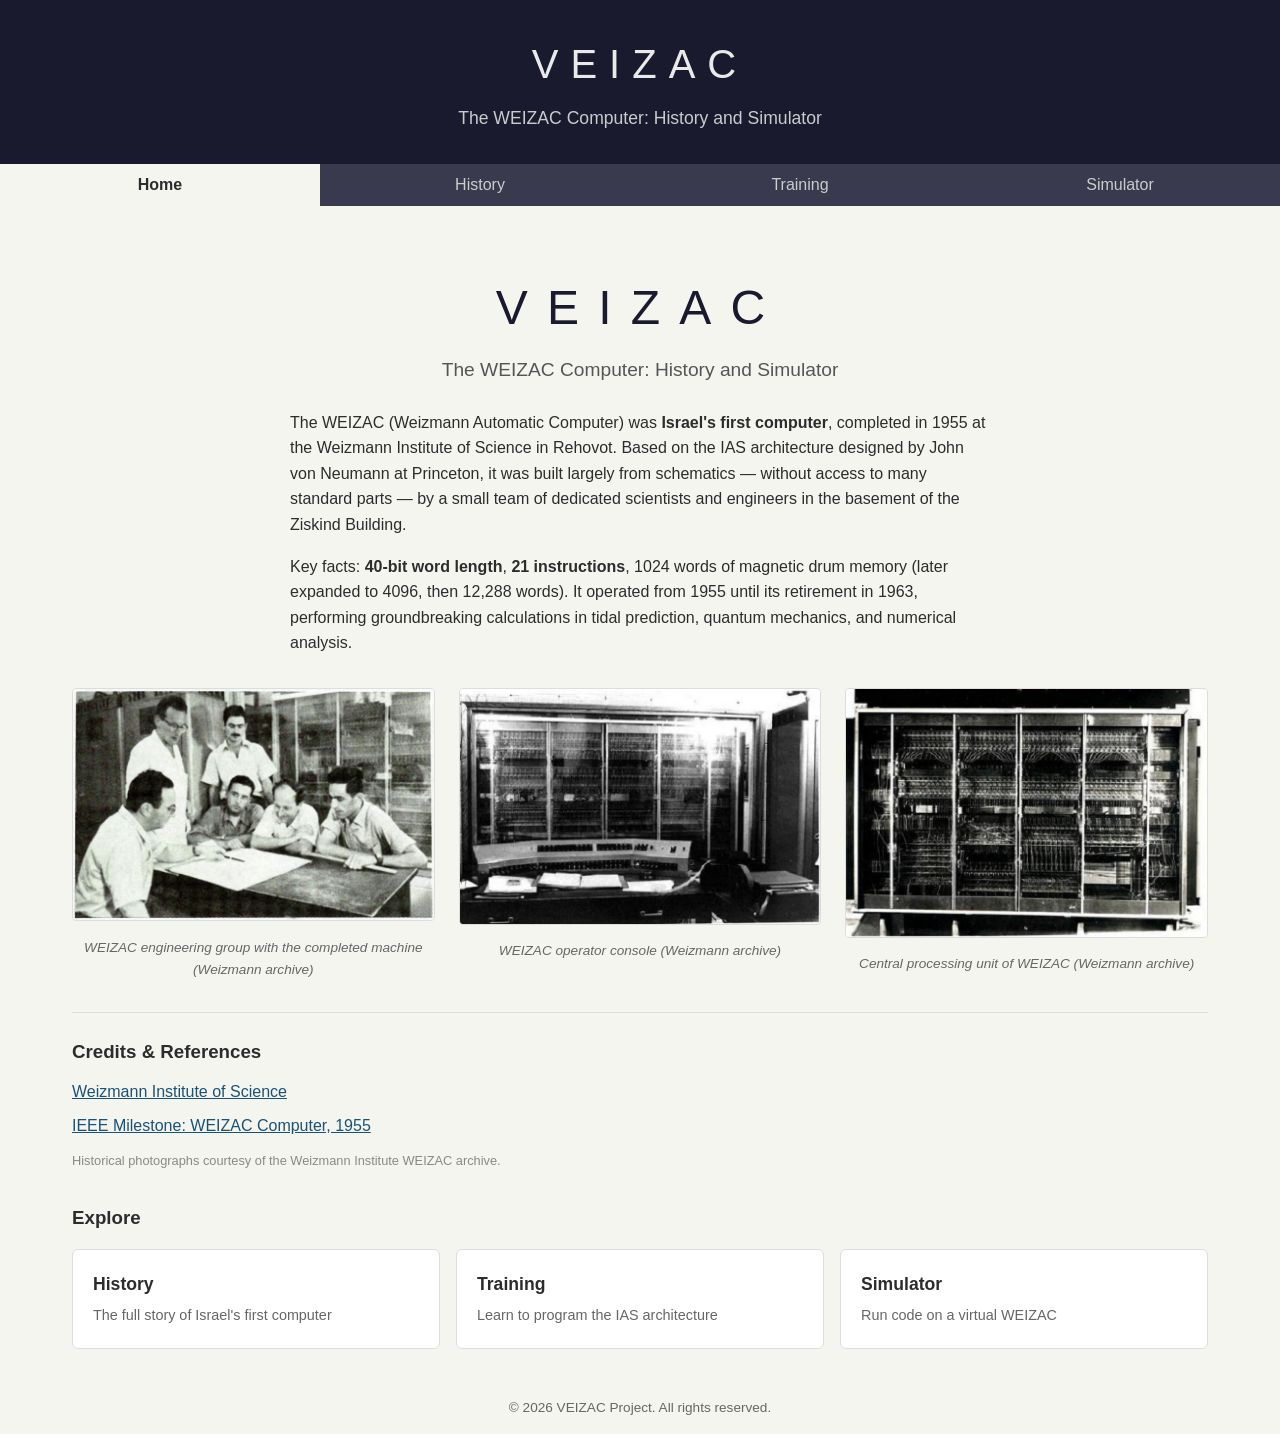
==== index.html @ b3e2cbe0 "Remove double-click skip note from tape area" ====
<!DOCTYPE html>
<html lang="en">
<head>
    <meta charset="UTF-8">
    <meta name="viewport" content="width=device-width, initial-scale=1.0">
    <title>VEIZAC</title>
    <meta name="description" content="VEIZAC - The WEIZAC Computer: History and Simulator. Israel's first computer, built in 1955.">
    <meta property="og:title" content="VEIZAC">
    <meta property="og:description" content="VEIZAC - The WEIZAC Computer: History and Simulator. Israel's first computer, built in 1955.">
    <meta property="og:type" content="website">
    <link rel="stylesheet" href="css/style.css">
    <link rel="icon" href="images/favicon.ico">
</head>
<body>
    <header>
        <h1>VEIZAC</h1>
        <p>The WEIZAC Computer: History and Simulator</p>
    </header>

    <nav class="tab-bar">
        <button data-tab="home" class="active">Home</button>
        <button data-tab="history">History</button>
        <button data-tab="training">Training</button>
        <button data-tab="simulator">Simulator</button>
    </nav>

    <main>
        <section class="tab-panel active" id="tab-home">
            <div class="hero">
                <h2 class="hero-title">VEIZAC</h2>
                <p class="hero-subtitle">The WEIZAC Computer: History and Simulator</p>
            </div>

            <div class="home-intro">
                <p>
                    The WEIZAC (Weizmann Automatic Computer) was <strong>Israel's first computer</strong>,
                    completed in 1955 at the Weizmann Institute of Science in Rehovot. Based on the
                    IAS architecture designed by John von Neumann at Princeton, it was built largely
                    from schematics — without access to many standard parts — by a small team of
                    dedicated scientists and engineers in the basement of the Ziskind Building.
                </p>
                <p>
                    Key facts: <strong>40-bit word length</strong>, <strong>21 instructions</strong>,
                    1024 words of magnetic drum memory (later expanded to 4096, then 12,288 words).
                    It operated from 1955 until its retirement in 1963, performing groundbreaking
                    calculations in tidal prediction, quantum mechanics, and numerical analysis.
                </p>
            </div>

            <div class="home-gallery">
                <figure>
                    <img src="images/weizac-engineering-group.jpg" alt="Members of the WEIZAC engineering group with the completed machine in the background" width="400" height="300" loading="lazy">
                    <figcaption>WEIZAC engineering group with the completed machine (Weizmann archive)</figcaption>
                </figure>
                <figure>
                    <img src="images/weizac-console.jpg" alt="The WEIZAC operator console" width="400" height="300" loading="lazy">
                    <figcaption>WEIZAC operator console (Weizmann archive)</figcaption>
                </figure>
                <figure>
                    <img src="images/weizac-cpu.jpg" alt="Central processing unit of the WEIZAC computer" width="400" height="300" loading="lazy">
                    <figcaption>Central processing unit of WEIZAC (Weizmann archive)</figcaption>
                </figure>
            </div>

            <div class="home-credits">
                <h3>Credits &amp; References</h3>
                <ul>
                    <li><a href="https://www.weizmann.ac.il" target="_blank" rel="noopener">Weizmann Institute of Science</a></li>
                    <li><a href="https://ethw.org/Milestones:WEIZAC_Computer,_1955" target="_blank" rel="noopener">IEEE Milestone: WEIZAC Computer, 1955</a></li>
                </ul>
                <p class="attribution">
                    Historical photographs courtesy of the Weizmann Institute WEIZAC archive.
                </p>
            </div>

            <div class="home-nav-hints">
                <h3>Explore</h3>
                <div class="nav-cards">
                    <a href="#history" class="nav-card">
                        <strong>History</strong>
                        <span>The full story of Israel's first computer</span>
                    </a>
                    <a href="#training" class="nav-card">
                        <strong>Training</strong>
                        <span>Learn to program the IAS architecture</span>
                    </a>
                    <a href="#simulator" class="nav-card">
                        <strong>Simulator</strong>
                        <span>Run code on a virtual WEIZAC</span>
                    </a>
                </div>
            </div>
        </section>
        <section class="tab-panel" id="tab-history">

            <!-- Language Toggle -->
            <div class="lang-toggle">
                <button class="lang-btn active" data-lang="en">English</button>
                <button class="lang-btn" data-lang="he">עברית</button>
            </div>

            <!-- ==================== ENGLISH ==================== -->
            <div class="history-content lang-en active">

                <h2 class="history-title">The Story of WEIZAC</h2>
                <p class="history-lead">Building a computer while building a country</p>
                <p class="history-photo-credit">Historical photos in this section are from the Weizmann Institute WEIZAC archive.</p>

                <!-- Chapter 1: Birth -->
                <article class="history-chapter">
                    <h3>The Birth of a Computer in a Nation Being Born</h3>
                    <p>
                        In 1948, the State of Israel had just come into existence through the
                        <a href="https://en.wikipedia.org/wiki/1948_Arab%E2%80%93Israeli_War" target="_blank" rel="noopener">War of Independence</a>.
                        The country lacked housing, roads, and basic infrastructure. Hundreds of thousands of
                        immigrants were flooding in. Food production was barely functional. And yet, at the
                        <a href="https://en.wikipedia.org/wiki/Weizmann_Institute_of_Science" target="_blank" rel="noopener">Weizmann Institute of Science</a>
                        in Rehovot, a small group of visionaries decided this was exactly the right time to build
                        one of the world's most advanced computing machines.
                    </p>
                    <p>
                        The result was <strong>WEIZAC</strong> (Weizmann Automatic Computer), Israel's first
                        computer and one of the first large-scale stored-program electronic computers in the
                        world.<sup><a href="#ref-1">1</a></sup><sup><a href="#ref-2">2</a></sup>
                    </p>
                </article>

                <!-- Chapter 2: Princeton -->
                <article class="history-chapter">
                    <h3>Princeton, 1945: Where It All Started</h3>

                    <figure class="history-figure history-figure--wide">
                        <img src="images/weizac-ias-team.jpg" alt="WEIZAC project leaders and engineers at the Institute for Advanced Study, including John von Neumann and Gerald Estrin" loading="lazy">
                        <figcaption>WEIZAC project leaders and engineers at the Institute for Advanced Study (photo1, Weizmann archive)</figcaption>
                    </figure>

                    <p>
                        The story begins at <a href="https://en.wikipedia.org/wiki/Princeton_University" target="_blank" rel="noopener">Princeton University</a>
                        in the mid-1940s. The Institute for Advanced Study housed some of the greatest minds of
                        the twentieth century, including Albert Einstein and John von Neumann.
                    </p>
                    <p>
                        Von Neumann was leading the construction of a revolutionary new machine: the
                        <a href="https://en.wikipedia.org/wiki/IAS_machine" target="_blank" rel="noopener">IAS computer</a>,
                        one of the first stored-program electronic computers ever built. Working alongside him was
                        <strong>Chaim L. Pekeris</strong>, a Lithuanian-born Jewish physicist specializing in
                        computational methods for solving physical problems. Pekeris was one of the earliest
                        serious users of computers for scientific calculation.<sup><a href="#ref-3">3</a></sup>
                    </p>
                    <p>
                        In 1945, the Weizmann Institute asked Pekeris to come to Israel and establish a Department
                        of Applied Mathematics. Pekeris had one condition: <em>the Institute must build a computer
                        similar to the IAS machine</em>. His driving motivation was to solve
                        <a href="https://en.wikipedia.org/wiki/Theory_of_tides" target="_blank" rel="noopener">Laplace's tidal equations</a>
                        for the Earth's oceans — a computational problem far too complex for hand
                        calculation.<sup><a href="#ref-1">1</a></sup>
                    </p>
                </article>

                <!-- Chapter 3: Committee -->
                <article class="history-chapter">
                    <h3>The Advisory Committee: Einstein Says No, Von Neumann Says Yes</h3>
                    <p>
                        In July 1947, an advisory committee met to discuss Pekeris' plan. Its members included
                        both Einstein and von Neumann.
                    </p>
                    <p>
                        Einstein was skeptical. Computers were experimental and expensive, he argued. The idea
                        seemed impractical for a country still struggling to feed its
                        people.<sup><a href="#ref-3">3</a></sup>
                    </p>
                    <p>
                        Von Neumann, on the other hand, was enthusiastic. When someone asked, "What will that
                        tiny country do with an electric computer?", von Neumann replied:
                    </p>
                    <blockquote class="history-quote">
                        "Don't worry about that problem. If nobody else uses the computer, Pekeris will use it
                        full time!"
                        <cite>— John von Neumann, 1947<sup><a href="#ref-4">4</a></sup></cite>
                    </blockquote>
                    <p>
                        Einstein was eventually persuaded to give his seal of approval.
                        <a href="https://en.wikipedia.org/wiki/Chaim_Weizmann" target="_blank" rel="noopener">Chaim Weizmann</a>,
                        Israel's first president and head of the Weizmann Institute, assigned <strong>US$50,000</strong>
                        to the project — 20% of the Institute's entire budget.<sup><a href="#ref-5">5</a></sup>
                    </p>
                </article>

                <!-- Chapter 4: Estrin -->
                <article class="history-chapter">
                    <h3>Gerald Estrin: Schematics But No Parts</h3>

                    <figure class="history-figure history-figure--right">
                        <img src="images/weizac-construction.jpg" alt="Constructing and checking WEIZAC during its build phase at the Weizmann Institute" loading="lazy">
                        <figcaption>Constructing and checking WEIZAC (photoa, Weizmann archive)</figcaption>
                    </figure>

                    <p>
                        In 1952, <a href="https://en.wikipedia.org/wiki/Gerald_Estrin" target="_blank" rel="noopener">Gerald Estrin</a>,
                        a research engineer who had worked on the von Neumann IAS project at Princeton, was chosen
                        to lead the WEIZAC construction. He came to Israel together with his wife
                        <a href="https://en.wikipedia.org/wiki/Thelma_Estrin" target="_blank" rel="noopener">Thelma Estrin</a>,
                        also an electrical engineer. They arrived on a ship carrying immigrants from North
                        Africa.<sup><a href="#ref-3">3</a></sup>
                    </p>
                    <p>They brought <strong>schematics</strong> of the IAS machine, but <strong>no physical parts</strong>.</p>
                    <blockquote class="history-quote">
                        "As I look back now, if we had systematically laid out a detailed plan of execution we
                        would probably have aborted the project."
                        <cite>— Gerald Estrin<sup><a href="#ref-1">1</a></sup></cite>
                    </blockquote>
                    <p>
                        Upon arrival, Estrin's impression was that aside from Pekeris, other Israeli scientists
                        thought it ridiculous to build a computer in Israel. He was placed in three rooms in
                        the basement of the Ziskind Building.<sup><a href="#ref-3">3</a></sup>
                    </p>
                </article>

                <!-- Chapter 5: Building -->
                <article class="history-chapter">
                    <h3>Building It: Improvisation and Determination</h3>
                    <p>
                        With no supply chain and no electronics industry to speak of, the team improvised.
                    </p>
                    <p>
                        <strong>Micha Kedem</strong>, an Israeli electrical engineer, joined Pekeris in roaming the
                        streets of Tel Aviv searching for parts to construct a tube tester. When precision machinery
                        was needed, they turned to a shop that produced fans and bicycle parts, owned by recent
                        immigrants from Bulgaria.<sup><a href="#ref-3">3</a></sup>
                    </p>
                    <p>
                        To recruit skilled staff, a newspaper advertisement was posted. <strong>Zvi Riesel</strong>,
                        who had been in charge of the IDF radar workshop, saw the ad and applied. Most applicants
                        had no records of prior education, because those documents were lost in the Holocaust or
                        during immigration. But in Israel's small technical community, everyone knew everyone
                        else.<sup><a href="#ref-3">3</a></sup><sup><a href="#ref-6">6</a></sup>
                    </p>
                    <p>
                        <strong>Phillip Rabinowitz</strong>, who had worked on the Whirlwind Computer project at MIT,
                        began teaching programming courses at Weizmann. His students became Israel's first generation
                        of computer experts.<sup><a href="#ref-3">3</a></sup>
                    </p>
                    <p>
                        <strong>Hans Jarosch</strong>, a new immigrant with a Ph.D. in Aeronautical Engineering from
                        Queen Mary College, London, who had just finished three years in the Israeli Air Force, was
                        assigned to write application programs.<sup><a href="#ref-3">3</a></sup>
                    </p>
                </article>

                <!-- Chapter 6: First Calculation -->
                <article class="history-chapter">
                    <h3>First Calculation: October 1955</h3>

                    <figure class="history-figure history-figure--wide">
                        <img src="images/weizac-cpu.jpg" alt="Central processing unit of WEIZAC" loading="lazy">
                        <figcaption>Central processing unit of WEIZAC (w2, Weizmann archive)</figcaption>
                    </figure>

                    <p>
                        As the computer neared completion, the Estrins returned to the United States. Shortly after,
                        in <strong>October 1955</strong>, WEIZAC performed its first calculation.<sup><a href="#ref-7">7</a></sup>
                        By early 1958, WEIZAC was in full operation.<sup><a href="#ref-3">3</a></sup>
                    </p>
                </article>

                <!-- Technical Specs -->
                <article class="history-chapter">
                    <h3>Technical Specifications</h3>
                    <p>WEIZAC was based on the <a href="https://en.wikipedia.org/wiki/IAS_machine" target="_blank" rel="noopener">IAS architecture</a>:</p>
                    <div class="specs-table-wrap">
                        <table class="specs-table">
                            <thead>
                                <tr><th>Feature</th><th>Specification</th></tr>
                            </thead>
                            <tbody>
                                <tr><td>Word size</td><td>40 bits</td></tr>
                                <tr><td>Instruction format</td><td>20 bits (8-bit opcode + 12-bit address)</td></tr>
                                <tr><td>Instructions per word</td><td>2</td></tr>
                                <tr><td>Operation mode</td><td>Asynchronous (no central clock)</td></tr>
                                <tr><td>Registers</td><td>Accumulator (AC), Multiplier/Quotient (MQ)</td></tr>
                                <tr><td>Primary input</td><td>Punched paper tape</td></tr>
                                <tr><td>Later I/O</td><td>Magnetic tape (added 1958)</td></tr>
                                <tr class="specs-highlight"><td>Initial memory</td><td>1,024 words — electrostatic storage</td></tr>
                                <tr class="specs-highlight"><td>Upgraded memory</td><td>4,096 words — magnetic-core</td></tr>
                                <tr class="specs-highlight"><td>Final memory (1961)</td><td>12,288 words (3 × 4,096 modules)</td></tr>
                            </tbody>
                        </table>
                    </div>
                </article>

                <!-- Scientific Breakthroughs -->
                <article class="history-chapter">
                    <h3>Scientific Breakthroughs</h3>

                    <figure class="history-figure history-figure--wide">
                        <img src="images/pekeris-ocean-tides.jpg" alt="Chaim Pekeris and colleagues discussing an ocean tides model" loading="lazy">
                        <figcaption>Chaim Pekeris and colleagues discussing an ocean tides model (photo11, Weizmann archive)</figcaption>
                    </figure>

                    <p>WEIZAC proved its worth immediately:</p>
                    <ul class="history-list">
                        <li>
                            <strong>Ocean tides:</strong> Solving Laplace's tidal equations, WEIZAC discovered an
                            <a href="https://en.wikipedia.org/wiki/Amphidromic_point" target="_blank" rel="noopener">amphidromic point</a>
                            in the South Atlantic where the tide does not change.<sup><a href="#ref-1">1</a></sup>
                        </li>
                        <li>
                            <strong>Quantum mechanics:</strong> Yigal Accad programmed Pekeris' mathematical development
                            of the two-electron atom quantum system into machine code. WEIZAC numerically calculated the
                            eigenvalues. These results were later experimentally confirmed by Brookhaven National
                            Laboratory, verifying Schrödinger's equations.<sup><a href="#ref-8">8</a></sup>
                        </li>
                        <li>
                            <strong>Other fields:</strong> Earthquake analysis, atomic spectroscopy, X-ray
                            crystallography, random walk methods, and numerical analysis.<sup><a href="#ref-1">1</a></sup>
                        </li>
                    </ul>
                </article>

                <!-- Only Computer -->
                <article class="history-chapter">
                    <h3>Israel's Only Computer</h3>
                    <p>
                        Until 1961, WEIZAC was the <strong>only computer in the entire State of Israel</strong>.
                        It was kept constantly busy. Users from other institutions became frustrated with not being
                        able to get computing time, and demanded more
                        computers.<sup><a href="#ref-1">1</a></sup><sup><a href="#ref-6">6</a></sup>
                    </p>
                </article>

                <!-- End of Era -->
                <article class="history-chapter">
                    <h3>End of an Era</h3>
                    <p>
                        WEIZAC operated until <strong>December 29, 1963</strong>. It was replaced by a commercially
                        built <a href="https://en.wikipedia.org/wiki/CDC_1604" target="_blank" rel="noopener">CDC 1604A</a>.
                        At the same time, the institute's staff began constructing a locally designed successor called
                        <strong>GOLEM</strong>, based on the
                        <a href="https://en.wikipedia.org/wiki/ILLIAC_II" target="_blank" rel="noopener">ILLIAC II</a>
                        architecture.<sup><a href="#ref-1">1</a></sup>
                    </p>
                </article>

                <!-- Legacy -->
                <article class="history-chapter">
                    <h3>Legacy</h3>
                    <blockquote class="history-quote">
                        "Remarkable changes in Israel were evident. New roads, new buildings, new people, new problems.
                        Before the start of the WEIZAC project there were no digital electronic computers in Israel.
                        No electronic digital engineers. No programmers and no support personnel. The WEIZAC people
                        succeeded in creating the technological know-how necessary for Israel to play a strong role
                        in the information revolution."
                        <cite>— Gerald Estrin, 1963<sup><a href="#ref-3">3</a></sup></cite>
                    </blockquote>
                    <p>
                        WEIZAC's success led to the recognition of the demand for computers and digital technology
                        in Israel, and ultimately provided the foundation for Israel's computer and technology
                        industries.<sup><a href="#ref-6">6</a></sup>
                    </p>

                    <figure class="history-figure history-figure--wide">
                        <img src="images/kedem-ben-gurion.jpg" alt="Micha Kedem, Amos De-Shalit, and David Ben-Gurion" loading="lazy">
                        <figcaption>Micha Kedem, Amos De-Shalit, and David Ben-Gurion (photo12, Weizmann archive)</figcaption>
                    </figure>
                </article>

                <!-- ===== TIMELINE ===== -->
                <article class="history-chapter">
                    <h3>Timeline</h3>
                    <div class="timeline">
                        <div class="timeline-item">
                            <div class="timeline-date">1945</div>
                            <div class="timeline-content">
                                <strong>Pekeris at Princeton</strong>
                                <p>Chaim Pekeris works alongside von Neumann on the IAS machine. Seeds of WEIZAC are planted.</p>
                            </div>
                        </div>
                        <div class="timeline-item">
                            <div class="timeline-date">1947</div>
                            <div class="timeline-content">
                                <strong>Advisory Committee</strong>
                                <p>Einstein and von Neumann debate the plan. $50,000 allocated — 20% of the Institute's budget.</p>
                            </div>
                        </div>
                        <div class="timeline-item">
                            <div class="timeline-date">1952</div>
                            <div class="timeline-content">
                                <strong>Estrins Arrive</strong>
                                <p>Gerald and Thelma Estrin arrive in Israel with IAS schematics but no parts. Construction begins in the Ziskind basement.</p>
                            </div>
                        </div>
                        <div class="timeline-item timeline-item--highlight">
                            <div class="timeline-date">1955</div>
                            <div class="timeline-content">
                                <strong>First Calculation</strong>
                                <p>WEIZAC performs its first computation in October. Israel's first computer is alive.</p>
                            </div>
                        </div>
                        <div class="timeline-item">
                            <div class="timeline-date">1956</div>
                            <div class="timeline-content">
                                <strong>Tidal Equations Solved</strong>
                                <p>WEIZAC discovers an amphidromic point in the South Atlantic — Pekeris' dream realized.</p>
                            </div>
                        </div>
                        <div class="timeline-item">
                            <div class="timeline-date">1958</div>
                            <div class="timeline-content">
                                <strong>Full Operation</strong>
                                <p>WEIZAC reaches full operational capacity. Memory upgraded to 4,096 words. Magnetic tape I/O added.</p>
                            </div>
                        </div>
                        <div class="timeline-item">
                            <div class="timeline-date">1963</div>
                            <div class="timeline-content">
                                <strong>Retirement</strong>
                                <p>WEIZAC operates its last day on December 29. Replaced by CDC 1604A. GOLEM successor begins construction.</p>
                            </div>
                        </div>
                        <div class="timeline-item">
                            <div class="timeline-date">2006</div>
                            <div class="timeline-content">
                                <strong>IEEE Milestone</strong>
                                <p>IEEE recognizes WEIZAC as a Milestone in Electrical Engineering and Computing. The builders receive the WEIZAC Medal.</p>
                            </div>
                        </div>
                    </div>
                </article>

                <!-- ===== KEY PEOPLE ===== -->
                <article class="history-chapter">
                    <h3>The People Who Built WEIZAC</h3>
                    <div class="people-grid">
                        <div class="person-card">
                            <div class="person-avatar">CLP</div>
                            <h4>Chaim L. Pekeris</h4>
                            <p class="person-role">Visionary &amp; Initiator</p>
                            <p>Lithuanian-born physicist who insisted on building a computer as a condition for joining the Weizmann Institute. His dream: solve Laplace's tidal equations.</p>
                        </div>
                        <div class="person-card">
                            <div class="person-avatar">JvN</div>
                            <h4>John von Neumann</h4>
                            <p class="person-role">Architect of the IAS Machine</p>
                            <p>Designed the stored-program architecture that WEIZAC was based on. Championed the project when Einstein was skeptical.</p>
                        </div>
                        <div class="person-card">
                            <div class="person-avatar">AE</div>
                            <h4>Albert Einstein</h4>
                            <p class="person-role">Advisory Committee Member</p>
                            <p>Initially skeptical of the project's feasibility for a young nation. Eventually gave his approval and blessing.</p>
                        </div>
                        <div class="person-card">
                            <div class="person-avatar">GE</div>
                            <h4>Gerald Estrin</h4>
                            <p class="person-role">Construction Lead</p>
                            <p>Princeton engineer who led WEIZAC's physical construction. Brought IAS schematics to Israel. Later reflected it was "impossible" yet they did it.</p>
                        </div>
                        <div class="person-card">
                            <div class="person-avatar">TE</div>
                            <h4>Thelma Estrin</h4>
                            <p class="person-role">Electrical Engineer</p>
                            <p>Came to Israel with Gerald. One of the earliest women in computer engineering. Later pioneered biomedical engineering at UCLA.</p>
                        </div>
                        <div class="person-card">
                            <div class="person-avatar">MK</div>
                            <h4>Micha Kedem</h4>
                            <p class="person-role">Electrical Engineer</p>
                            <p>Israeli engineer who roamed Tel Aviv streets with Pekeris searching for parts. Built the tube tester from scratch.</p>
                        </div>
                        <div class="person-card">
                            <div class="person-avatar">ZR</div>
                            <h4>Zvi Riesel</h4>
                            <p class="person-role">Electronics Technician</p>
                            <p>Former IDF radar workshop chief who answered a newspaper ad. His records were lost in the Holocaust, but his skills were proven.</p>
                        </div>
                        <div class="person-card">
                            <div class="person-avatar">PR</div>
                            <h4>Phillip Rabinowitz</h4>
                            <p class="person-role">Programming Instructor</p>
                            <p>Whirlwind veteran from MIT who taught Israel's first programming courses at Weizmann. His students became the nation's first computer experts.</p>
                        </div>
                        <div class="person-card">
                            <div class="person-avatar">HJ</div>
                            <h4>Hans Jarosch</h4>
                            <p class="person-role">Application Programmer</p>
                            <p>Ph.D. in Aeronautical Engineering, Queen Mary College. New immigrant who served 3 years in the Israeli Air Force before joining the project.</p>
                        </div>
                    </div>
                </article>

                <!-- ===== REFERENCES ===== -->
                <article class="history-chapter">
                    <h3>References</h3>
                    <ol class="references-list">
                        <li id="ref-1"><a href="https://en.wikipedia.org/wiki/WEIZAC" target="_blank" rel="noopener">Wikipedia: WEIZAC</a></li>
                        <li id="ref-2"><a href="https://wis-wander.weizmann.ac.il/content/computer-studies" target="_blank" rel="noopener">Weizmann Institute: Computer Studies</a></li>
                        <li id="ref-3"><a href="https://www.wisdom.weizmann.ac.il/weizac/weizac.html" target="_blank" rel="noopener">Weizmann Institute: The WEIZAC</a> (from <em>Interface</em>, Spring/Summer 1998)</li>
                        <li id="ref-4">Corry, Leo; Leviathan, Raya (2023). <em>Chaim L. Pekeris and the Art of Applying Mathematics with WEIZAC, 1955–1963</em>. Springer Nature. ISBN 978-3-031-27125-0</li>
                        <li id="ref-5"><a href="https://www.wisdom.weizmann.ac.il/weizac/invitation.pdf" target="_blank" rel="noopener">Weizmann Institute: WEIZAC IEEE Milestone Invitation</a></li>
                        <li id="ref-6"><a href="http://www.ieeeghn.org/wiki/index.php/Milestones:WEIZAC_Computer,_1955" target="_blank" rel="noopener">IEEE Milestone: WEIZAC Computer, 1955</a></li>
                        <li id="ref-7">Weizmann Institute Scientific Activities (1962), p. 19</li>
                        <li id="ref-8">Koutschan, Christoph; Zeilberger, Doron (2011). "The 1958 Pekeris-Accad-WEIZAC Ground-Breaking Collaboration." <em>The Mathematical Intelligencer</em> 33(2): 52–57. <a href="https://arxiv.org/abs/1006.0200" target="_blank" rel="noopener">arXiv:1006.0200</a></li>
                        <li id="ref-9">Bogdanowicz, Anna (2006). <a href="https://web.archive.org/web/20070715083222/http://www.ieee.org/portal/site/tionline/menuitem.130a3558587d56e8fb2275875bac26c8/index.jsp?&pName=institute_level1_article&TheCat=1008&article=tionline/legacy/inst2006/dec06/history.xml&" target="_blank" rel="noopener">Middle East's First Computer Named History Milestone</a>. IEEE.</li>
                        <li id="ref-10">Estrin, Gerald (1991). "The WEIZAC Years (1954–1963)." <em>IEEE Annals of the History of Computing</em> 13(4): 317–339.</li>
                        <li id="ref-11">Corry, Leo; Leviathan, Raya (2019). <a href="https://link.springer.com/book/10.1007/978-3-030-25734-7" target="_blank" rel="noopener">WEIZAC: An Israeli Pioneering Adventure in Electronic Computing (1945–1963)</a>. Springer Verlag.</li>
                        <li id="ref-12"><a href="https://googleblog.blogspot.com/2013/06/remembering-weizac-beginning-of.html" target="_blank" rel="noopener">Google Blog: Remembering WEIZAC</a></li>
                        <li id="ref-13"><a href="https://www.youtube.com/watch?v=I9QVx_fc4OY" target="_blank" rel="noopener">YouTube: Prof. Aviezri Fraenkel recounts WEIZAC</a></li>
                    </ol>
                </article>

            </div><!-- /lang-en -->

            <!-- ==================== HEBREW ==================== -->
            <div class="history-content lang-he" dir="rtl" lang="he">

                <h2 class="history-title">סיפור ה-WEIZAC</h2>
                <p class="history-lead">בניית מחשב תוך כדי בניית מדינה</p>

                <article class="history-chapter">
                    <h3>לידת מחשב בתוך לידת מדינה</h3>
                    <p>
                        ב-1948, מדינת ישראל זה עתה קמה דרך
                        <a href="https://he.wikipedia.org/wiki/%D7%9E%D7%9C%D7%97%D7%9E%D7%AA_%D7%94%D7%A2%D7%A6%D7%9E%D7%90%D7%95%D7%AA" target="_blank" rel="noopener">מלחמת העצמאות</a>.
                        המדינה חסרה דיור, כבישים ותשתיות בסיסיות. מאות אלפי עולים הציפו את הארץ.
                        ייצור המזון בקושי תפקד. ובכל זאת,
                        ב<a href="https://he.wikipedia.org/wiki/%D7%9E%D7%9B%D7%95%D7%9F_%D7%95%D7%99%D7%A6%D7%9E%D7%9F_%D7%9C%D7%9E%D7%93%D7%A2" target="_blank" rel="noopener">מכון ויצמן למדע</a>
                        ברחובות, קבוצה קטנה של בעלי חזון החליטה שזה בדיוק הזמן הנכון לבנות אחד ממכונות
                        החישוב המתקדמות בעולם.
                    </p>
                    <p>
                        התוצאה היתה <strong>WEIZAC</strong> (Weizmann Automatic Computer), המחשב הראשון בישראל
                        ואחד המחשבים האלקטרוניים הראשונים בעולם עם תוכנית שמורה בזיכרון.
                    </p>
                </article>

                <article class="history-chapter">
                    <h3>פרינסטון, 1945: איפה הכל התחיל</h3>
                    <p>
                        הסיפור מתחיל באוניברסיטת פרינסטון באמצע שנות ה-40. המכון למחקר מתקדם (IAS) אירח
                        כמה מהמוחות הגדולים ביותר של המאה העשרים, ובהם אלברט איינשטיין וג'ון פון נוימן.
                    </p>
                    <p>
                        פון נוימן הוביל את בניית מחשב ה-IAS. לצידו עבד <strong>חיים ל. פקריס</strong>,
                        פיזיקאי יהודי יליד ליטא שהתמחה בשיטות חישוביות. פקריס היה אחד המשתמשים הרציניים
                        הראשונים במחשבים לחישובים מדעיים.
                    </p>
                    <p>
                        ב-1945, מכון ויצמן ביקש מפקריס לבוא לישראל ולהקים מחלקה למתמטיקה שימושית.
                        לפקריס היה תנאי אחד: <em>המכון חייב לבנות מחשב דומה למחשב ה-IAS</em>.
                        המוטיבציה המרכזית שלו היתה לפתור את משוואות הגאות של לפלס עבור אוקיינוסי כדור הארץ.
                    </p>
                </article>

                <article class="history-chapter">
                    <h3>הוועדה המייעצת: איינשטיין אומר לא, פון נוימן אומר כן</h3>
                    <p>
                        ביולי 1947, הוועדה המייעצת התכנסה לדון בתוכנית של פקריס. בין חבריה היו
                        איינשטיין ופון נוימן.
                    </p>
                    <p>איינשטיין היה סקפטי. מחשבים הם ניסיוניים ויקרים, טען.</p>
                    <blockquote class="history-quote">
                        "אל תדאגו לבעיה הזו. אם אף אחד אחר לא ישתמש במחשב, פקריס ישתמש בו במשרה מלאה!"
                        <cite>— ג'ון פון נוימן, 1947</cite>
                    </blockquote>
                    <p>
                        איינשטיין שוכנע לבסוף. חיים ויצמן הקצה <strong>50,000 דולר</strong> לפרויקט —
                        20% מתקציב המכון כולו.
                    </p>
                </article>

                <article class="history-chapter">
                    <h3>ג'רלד אסטרין: שרטוטים בלי חלקים</h3>
                    <p>
                        ב-1952, ג'רלד אסטרין, מהנדס מחקר שעבד בפרויקט ה-IAS בפרינסטון, נבחר להוביל את
                        בניית ה-WEIZAC. הוא הגיע לישראל יחד עם אשתו תלמה אסטרין, גם היא מהנדסת חשמל.
                        הם הגיעו על אוניית עולים מצפון אפריקה.
                    </p>
                    <p>הם הביאו איתם <strong>שרטוטים</strong> של מחשב ה-IAS, אך <strong>ללא חלקים פיזיים</strong>.</p>
                    <blockquote class="history-quote">
                        "כשאני מסתכל אחורה, אם היינו מתכננים באופן שיטתי תוכנית ביצוע מפורטת, כנראה היינו מבטלים את הפרויקט."
                        <cite>— ג'רלד אסטרין</cite>
                    </blockquote>
                </article>

                <article class="history-chapter">
                    <h3>הבנייה: אלתור ונחישות</h3>
                    <p>
                        ללא שרשרת אספקה וללא תעשיית אלקטרוניקה, הצוות אלתר.
                        <strong>מיכה קדם</strong> הצטרף לפקריס בשוטטות ברחובות תל אביב בחיפוש אחר חלקים.
                        <strong>צבי ריזל</strong>, שהיה אחראי על סדנת המכ"ם של צה"ל, ראה מודעה בעיתון ופנה.
                        <strong>פיליפ רבינוביץ'</strong> התחיל ללמד קורסים בתכנות בוויצמן.
                        <strong>הנס ירוש</strong> הוקצה לכתיבת תוכניות יישום.
                    </p>
                </article>

                <article class="history-chapter">
                    <h3>החישוב הראשון: אוקטובר 1955</h3>
                    <p>
                        ב<strong>אוקטובר 1955</strong>, ה-WEIZAC ביצע את החישוב הראשון שלו.
                        עד תחילת 1958, ה-WEIZAC היה בפעולה מלאה.
                    </p>

                    <h3>מפרט טכני</h3>
                    <div class="specs-table-wrap">
                        <table class="specs-table">
                            <thead><tr><th>תכונה</th><th>מפרט</th></tr></thead>
                            <tbody>
                                <tr><td>גודל מילה</td><td>40 סיביות</td></tr>
                                <tr><td>פורמט הוראה</td><td>20 סיביות (8 קוד פעולה + 12 כתובת)</td></tr>
                                <tr><td>הוראות למילה</td><td>2</td></tr>
                                <tr><td>מצב פעולה</td><td>א-סינכרוני (ללא שעון מרכזי)</td></tr>
                                <tr><td>אוגרים</td><td>צובר (AC), מכפל/מנה (MQ)</td></tr>
                                <tr><td>אמצעי קלט ראשי</td><td>סרט נייר מנוקב</td></tr>
                                <tr class="specs-highlight"><td>זיכרון ראשוני</td><td>1,024 מילים</td></tr>
                                <tr class="specs-highlight"><td>זיכרון משודרג</td><td>4,096 מילים</td></tr>
                                <tr class="specs-highlight"><td>זיכרון סופי (1961)</td><td>12,288 מילים</td></tr>
                            </tbody>
                        </table>
                    </div>
                </article>

                <article class="history-chapter">
                    <h3>פריצות דרך מדעיות</h3>
                    <ul class="history-list">
                        <li><strong>גאות ושפל:</strong> פתרון משוואות הגאות של לפלס חשף נקודה אמפידרומית בדרום האוקיינוס האטלנטי.</li>
                        <li><strong>מכניקת הקוונטים:</strong> יגאל עקד תכנת את הפיתוח המתמטי של פקריס למערכת הקוונטית של אטום דו-אלקטרוני. התוצאות אומתו על ידי מעבדת ברוקהייבן.</li>
                        <li><strong>תחומים נוספים:</strong> רעידות אדמה, ספקטרוסקופיה אטומית, קריסטלוגרפיית רנטגן, ואנליזה נומרית.</li>
                    </ul>
                </article>

                <article class="history-chapter">
                    <h3>המחשב היחיד בישראל</h3>
                    <p>
                        עד 1961, ה-WEIZAC היה <strong>המחשב היחיד בכל מדינת ישראל</strong>.
                        הוא היה תפוס כל הזמן. משתמשים ממוסדות אחרים דרשו מחשבים נוספים.
                    </p>
                </article>

                <article class="history-chapter">
                    <h3>מורשת</h3>
                    <blockquote class="history-quote">
                        "שינויים מרשימים בישראל היו ניכרים. לפני תחילת פרויקט ה-WEIZAC לא היו בישראל
                        מחשבים אלקטרוניים דיגיטליים. לא היו מהנדסי אלקטרוניקה דיגיטלית. לא היו מתכנתים
                        ולא צוות תמיכה. אנשי ה-WEIZAC הצליחו ליצור את הידע הטכנולוגי הדרוש לישראל כדי
                        למלא תפקיד חזק במהפכת המידע."
                        <cite>— ג'רלד אסטרין, 1963</cite>
                    </blockquote>
                    <p>
                        ב-5 בדצמבר 2006, ה-IEEE הכיר ב-WEIZAC כאבן דרך בהיסטוריה של ההנדסה החשמלית
                        והמחשוב. הצוות שבנה אותו קיבל את "מדליית ה-WEIZAC".
                    </p>
                </article>

            </div><!-- /lang-he -->

        </section>
        <section class="tab-panel" id="tab-training">
            <div id="training-container" class="training-wrapper">
                <!-- Lesson content rendered by js/training.js -->
                <!-- Static fallback for non-JS / verification -->
                <noscript>
                    <h2>Interactive Training Lessons</h2>
                    <p>This section requires JavaScript to display interactive lessons and exercises.</p>
                </noscript>
                <p class="loading-msg">Loading lesson framework...</p>
            </div>
        </section>
        <section class="tab-panel" id="tab-simulator">
            <div class="simulator-shell">
                <header class="sim-titlebar">
                    <h2>WEIZAC Simulator Panel</h2>
                    <p>Operate the machine with power, load, step, run, stop, and reset controls.</p>
                    <div class="sim-audio-controls" aria-label="Audio controls">
                        <label for="sim-audio-volume">Volume</label>
                        <input id="sim-audio-volume" type="range" min="0" max="100" value="35" step="1" aria-label="Master volume">
                        <button id="sim-btn-authentic" type="button" aria-label="Toggle authentic mode">AUTHENTIC: OFF</button>
                        <button id="sim-btn-mute" type="button" aria-label="Mute audio">MUTE</button>
                    </div>
                </header>

                <div id="sim-tools-overlay" class="sim-tools-overlay" aria-label="Modern tools overlay"></div>

                <div class="sim-controls" aria-label="Controls">
                    <button id="sim-btn-power" type="button" class="power-cta">POWER</button>
                    <button id="sim-btn-load" type="button">LOAD</button>
                    <button id="sim-btn-step" type="button">STEP</button>
                    <button id="sim-btn-run" type="button">RUN</button>
                    <button id="sim-btn-stop" type="button">STOP</button>
                    <button id="sim-btn-reset" type="button">RESET</button>
                    <button id="sim-btn-clear" type="button">CLEAR</button>
                </div>

                <div class="sim-indicators" aria-label="Indicator lights">
                    <span id="light-power" class="sim-light">POWER</span>
                    <span id="light-halt" class="sim-light">HALT</span>
                    <span id="light-error" class="sim-light">ERROR</span>
                    <span id="light-left" class="sim-light">LEFT</span>
                    <span id="light-right" class="sim-light">RIGHT</span>
                </div>

                <div class="sim-speed-dial" aria-label="Speed control">
                    <label for="sim-speed-knob">Speed</label>
                    <input id="sim-speed-knob" type="range" min="0" max="4" step="1" value="1">
                    <span class="speed-label" id="sim-speed-label">1955 FEEL</span>
                </div>

                <div class="sim-panel-grid" id="sim-panel-grid">
                    <div class="sim-registers" aria-label="Registers">
                        <h3>Registers</h3>
                        <div class="sim-register-row"><span>AC</span><code id="sim-reg-ac" title="">0000000000</code></div>
                        <div class="sim-register-decimal" id="sim-reg-ac-dec">0</div>
                        <div class="sim-register-row"><span>MQ</span><code id="sim-reg-mq" title="">0000000000</code></div>
                        <div class="sim-register-decimal" id="sim-reg-mq-dec">0</div>
                        <div class="sim-register-row"><span>PC</span><code id="sim-reg-pc">000 L</code></div>
                        <div class="sim-register-row"><span>State</span><code id="sim-reg-state">off</code></div>
                    </div>

                    <div class="sim-memory" aria-label="Memory">
                        <h3>Memory</h3>
                        <div class="sim-memory-tools" aria-label="Memory jump">
                            <label for="sim-memory-jump">Jump</label>
                            <input id="sim-memory-jump" type="number" min="0" max="1023" step="1" placeholder="addr">
                            <button id="sim-memory-jump-btn" type="button">GO</button>
                        </div>
                        <div class="sim-memory-head">
                            <span>Addr</span>
                            <span>Hex (40-bit)</span>
                            <span>Left Instr</span>
                            <span>Right Instr</span>
                        </div>
                        <div id="sim-memory-rows" class="sim-memory-rows"></div>
                    </div>

                    <div class="sim-tape" aria-label="Paper tape">
                        <div class="sim-tape-header">
                            <h3>Paper Tape</h3>
                            <button id="sim-btn-tape-load" type="button" class="sim-tape-load-btn">LOAD TAPE</button>
                        </div>
                        <div id="sim-tape-strip" class="sim-tape-strip" title="simplified visualization"></div>
                        <div class="sim-tape-footer">
                            <button id="sim-btn-tape-run" type="button" class="sim-tape-run-btn">RUN</button>
                        </div>
                    </div>
                </div>

                <div class="sim-log" aria-label="Execution log">
                    <h3>Execution Log</h3>
                    <div id="sim-log-rows" class="sim-log-rows"></div>
                </div>

                <div id="sim-ui-mount"></div>
            </div>
        </section>
    </main>

    <footer>
        <p>&copy; 2026 VEIZAC Project. All rights reserved.</p>
    </footer>

    <script src="js/training.global.js"></script>
    <script src="js/simulator.global.js"></script>
    <script src="js/audio.global.js"></script>
    <script src="js/tape.global.js"></script>
    <script src="js/ui.global.js"></script>
    <script src="js/assembler.global.js"></script>
    <script src="js/tools.global.js"></script>
    <script src="js/main.js"></script>
</body>
</html>
---- css/style.css ----
/* CSS Reset */
*, *::before, *::after {
    box-sizing: border-box;
    margin: 0;
    padding: 0;
}

/* CSS Variables */
:root {
    --color-header-bg: #1a1a2e;
    --color-header-text: #eaeaea;
    --color-body-bg: #f5f5f0;
    --color-text: #2c2c2c;
    --color-accent: #c9a227;
    --color-tab-active: #f5f5f0;
    --color-tab-inactive: #3a3a4e;
    --color-mono: 'IBM Plex Mono', 'Courier New', monospace;
    --color-panel-bg: #4a4a4a;
}

/* Body */
body {
    font-family: -apple-system, BlinkMacSystemFont, 'Segoe UI', Roboto, Oxygen, Ubuntu, sans-serif;
    background: var(--color-body-bg);
    color: var(--color-text);
    line-height: 1.6;
}

/* Header */
header {
    background: var(--color-header-bg);
    color: var(--color-header-text);
    padding: 2rem 1rem;
    text-align: center;
}

header h1 {
    font-size: 2.5rem;
    letter-spacing: 0.3em;
    font-weight: 300;
}

header p {
    margin-top: 0.5rem;
    font-size: 1.1rem;
    opacity: 0.85;
}

/* Tab Bar */
.tab-bar {
    display: flex;
    background: #2a2a3e;
}

.tab-bar button {
    flex: 1;
    padding: 12px 20px;
    border: none;
    background: var(--color-tab-inactive);
    color: #ccc;
    cursor: pointer;
    font-size: 1rem;
    transition: background 0.2s;
}

.tab-bar button.active {
    background: var(--color-tab-active);
    color: var(--color-text);
    font-weight: bold;
}

.tab-bar button:hover:not(.active) {
    background: #4a4a5e;
}

/* Tab Panels */
.tab-panel {
    display: none;
    padding: 2rem;
    max-width: 1200px;
    margin: 0 auto;
}

.tab-panel.active {
    display: block;
}

/* Footer */
footer {
    text-align: center;
    padding: 1rem;
    color: #666;
    font-size: 0.85rem;
}

/* Monospace areas */
code, pre, .mono {
    font-family: var(--color-mono);
}

/* Home Tab */
.hero {
    text-align: center;
    padding: 2rem 0 1.5rem;
}

.hero-title {
    font-size: 3rem;
    letter-spacing: 0.4em;
    font-weight: 200;
    color: var(--color-header-bg);
}

.hero-subtitle {
    font-size: 1.2rem;
    color: #555;
    margin-top: 0.5rem;
}

.home-intro {
    max-width: 700px;
    margin: 0 auto 2rem;
}

.home-intro p {
    margin-bottom: 1rem;
}

.home-gallery {
    display: grid;
    grid-template-columns: repeat(auto-fit, minmax(280px, 1fr));
    gap: 1.5rem;
    margin-bottom: 2rem;
}

.home-gallery figure {
    text-align: center;
}

.home-gallery img {
    max-width: 100%;
    height: auto;
    border-radius: 4px;
    border: 1px solid #ddd;
}

.home-gallery figcaption {
    margin-top: 0.5rem;
    font-size: 0.85rem;
    color: #666;
    font-style: italic;
}

.home-credits {
    border-top: 1px solid #ddd;
    padding-top: 1.5rem;
    margin-bottom: 2rem;
}

.home-credits h3 {
    margin-bottom: 0.75rem;
}

.home-credits ul {
    list-style: none;
    padding: 0;
}

.home-credits li {
    margin-bottom: 0.5rem;
}

.home-credits a {
    color: #1a5276;
    text-decoration: underline;
}

.attribution {
    font-size: 0.8rem;
    color: #888;
    margin-top: 0.75rem;
}

.home-nav-hints {
    margin-top: 2rem;
}

.home-nav-hints h3 {
    margin-bottom: 1rem;
}

.nav-cards {
    display: grid;
    grid-template-columns: repeat(auto-fit, minmax(200px, 1fr));
    gap: 1rem;
}

.nav-card {
    display: block;
    padding: 1.25rem;
    background: #fff;
    border: 1px solid #ddd;
    border-radius: 6px;
    text-decoration: none;
    color: var(--color-text);
    transition: box-shadow 0.2s, border-color 0.2s;
}

.nav-card:hover {
    border-color: var(--color-accent);
    box-shadow: 0 2px 8px rgba(0,0,0,0.1);
}

.nav-card strong {
    display: block;
    margin-bottom: 0.25rem;
    font-size: 1.1rem;
}

.nav-card span {
    font-size: 0.9rem;
    color: #666;
}

/* Responsive */
@media (max-width: 768px) {
    .tab-bar {
        flex-direction: column;
    }

    .tab-bar button {
        padding: 10px 16px;
    }

    .tab-panel {
        padding: 1rem;
    }

    header h1 {
        font-size: 1.8rem;
        letter-spacing: 0.15em;
    }
}

/* ===========================
   History Tab
   =========================== */

/* Language Toggle */
.lang-toggle {
    display: flex;
    gap: 0.5rem;
    margin-bottom: 2rem;
    justify-content: center;
}

.lang-btn {
    padding: 0.5rem 1.5rem;
    border: 2px solid var(--color-accent);
    background: transparent;
    color: var(--color-text);
    cursor: pointer;
    font-size: 0.95rem;
    border-radius: 4px;
    transition: background 0.2s, color 0.2s;
}

.lang-btn.active {
    background: var(--color-accent);
    color: #fff;
}

.lang-btn:hover:not(.active) {
    background: rgba(201, 162, 39, 0.15);
}

/* Language content visibility */
.history-content {
    display: none;
}

.history-content.active {
    display: block;
}

/* History Title & Lead */
.history-title {
    font-size: 2.4rem;
    font-weight: 300;
    color: var(--color-header-bg);
    text-align: center;
    margin-bottom: 0.25rem;
}

.history-lead {
    text-align: center;
    font-size: 1.15rem;
    color: #666;
    font-style: italic;
    margin-bottom: 2.5rem;
}

.history-photo-credit {
    text-align: center;
    font-size: 0.9rem;
    color: #777;
    margin-top: -1.5rem;
    margin-bottom: 2rem;
}

/* Chapters */
.history-chapter {
    max-width: 780px;
    margin: 0 auto 2.5rem;
}

.history-chapter h3 {
    font-size: 1.5rem;
    color: var(--color-header-bg);
    margin-bottom: 0.75rem;
    border-bottom: 2px solid var(--color-accent);
    padding-bottom: 0.4rem;
}

.history-chapter p {
    margin-bottom: 1rem;
    line-height: 1.8;
}

.history-chapter a {
    color: #1a5276;
    text-decoration: underline;
    text-decoration-color: rgba(26, 82, 118, 0.3);
    transition: text-decoration-color 0.2s;
}

.history-chapter a:hover {
    text-decoration-color: #1a5276;
}

/* Figures */
.history-figure {
    margin: 1.5rem 0;
}

.history-figure img {
    width: 100%;
    height: auto;
    border-radius: 6px;
    border: 1px solid #ddd;
    box-shadow: 0 2px 12px rgba(0,0,0,0.08);
}

.history-figure figcaption {
    text-align: center;
    font-size: 0.85rem;
    color: #666;
    font-style: italic;
    margin-top: 0.5rem;
}

.history-figure--wide {
    max-width: 100%;
}

.history-figure--right {
    float: right;
    width: 45%;
    margin: 0 0 1rem 1.5rem;
}

/* Blockquotes */
.history-quote {
    border-left: 4px solid var(--color-accent);
    padding: 1rem 1.5rem;
    margin: 1.5rem 0;
    background: rgba(201, 162, 39, 0.06);
    font-style: italic;
    font-size: 1.05rem;
    line-height: 1.7;
    border-radius: 0 6px 6px 0;
}

.history-quote cite {
    display: block;
    margin-top: 0.75rem;
    font-size: 0.9rem;
    font-style: normal;
    color: #888;
}

/* History List */
.history-list {
    list-style: none;
    padding: 0;
}

.history-list li {
    padding: 0.5rem 0 0.5rem 1.5rem;
    position: relative;
    line-height: 1.7;
}

.history-list li::before {
    content: '▸';
    position: absolute;
    left: 0;
    color: var(--color-accent);
    font-size: 1.1rem;
}

/* Specs Table */
.specs-table-wrap {
    overflow-x: auto;
    margin: 1rem 0;
}

.specs-table {
    width: 100%;
    border-collapse: collapse;
    font-size: 0.95rem;
}

.specs-table th {
    background: var(--color-header-bg);
    color: #fff;
    padding: 0.75rem 1rem;
    text-align: left;
    font-weight: 600;
}

.specs-table td {
    padding: 0.6rem 1rem;
    border-bottom: 1px solid #e0e0e0;
}

.specs-table tr:nth-child(even) {
    background: rgba(0,0,0,0.02);
}

.specs-table tr:hover {
    background: rgba(201, 162, 39, 0.08);
}

.specs-highlight td {
    background: rgba(201, 162, 39, 0.1);
    font-weight: 600;
}

/* ===== TIMELINE ===== */
.timeline {
    position: relative;
    padding: 1rem 0;
}

.timeline::before {
    content: '';
    position: absolute;
    left: 60px;
    top: 0;
    bottom: 0;
    width: 3px;
    background: linear-gradient(to bottom, var(--color-accent), var(--color-header-bg));
    border-radius: 2px;
}

.timeline-item {
    position: relative;
    padding-left: 100px;
    margin-bottom: 2rem;
}

.timeline-item::before {
    content: '';
    position: absolute;
    left: 52px;
    top: 4px;
    width: 19px;
    height: 19px;
    border-radius: 50%;
    background: var(--color-body-bg);
    border: 3px solid var(--color-accent);
    z-index: 1;
}

.timeline-item--highlight::before {
    background: var(--color-accent);
    box-shadow: 0 0 0 4px rgba(201, 162, 39, 0.25);
}

.timeline-date {
    position: absolute;
    left: 0;
    top: 0;
    width: 45px;
    font-weight: 700;
    font-size: 0.95rem;
    color: var(--color-header-bg);
}

.timeline-content {
    background: #fff;
    padding: 1rem 1.25rem;
    border-radius: 6px;
    border: 1px solid #e0e0e0;
    box-shadow: 0 1px 4px rgba(0,0,0,0.05);
}

.timeline-content strong {
    display: block;
    font-size: 1.05rem;
    margin-bottom: 0.25rem;
    color: var(--color-header-bg);
}

.timeline-content p {
    font-size: 0.9rem;
    margin: 0;
    color: #555;
}

/* ===== PEOPLE GRID ===== */
.people-grid {
    display: grid;
    grid-template-columns: repeat(auto-fill, minmax(240px, 1fr));
    gap: 1.25rem;
    margin-top: 1rem;
}

.person-card {
    background: #fff;
    border: 1px solid #e0e0e0;
    border-radius: 8px;
    padding: 1.25rem;
    text-align: center;
    transition: transform 0.2s, box-shadow 0.2s;
}

.person-card:hover {
    transform: translateY(-3px);
    box-shadow: 0 4px 16px rgba(0,0,0,0.1);
}

.person-avatar {
    width: 56px;
    height: 56px;
    border-radius: 50%;
    background: var(--color-header-bg);
    color: var(--color-accent);
    display: flex;
    align-items: center;
    justify-content: center;
    font-weight: 700;
    font-size: 1rem;
    margin: 0 auto 0.75rem;
    letter-spacing: 0.05em;
}

.person-card h4 {
    font-size: 1.05rem;
    margin-bottom: 0.15rem;
    color: var(--color-header-bg);
}

.person-role {
    font-size: 0.8rem;
    color: var(--color-accent);
    font-weight: 600;
    text-transform: uppercase;
    letter-spacing: 0.05em;
    margin-bottom: 0.5rem;
}

.person-card p:last-child {
    font-size: 0.85rem;
    color: #555;
    line-height: 1.5;
    text-align: left;
}

/* ===== REFERENCES ===== */
.references-list {
    padding-left: 1.5rem;
}

.references-list li {
    margin-bottom: 0.5rem;
    font-size: 0.9rem;
    line-height: 1.5;
    color: #555;
}

.references-list a {
    color: #1a5276;
}

/* ===== RTL SUPPORT ===== */
.lang-he .history-chapter {
    direction: rtl;
    text-align: right;
}

.lang-he .history-quote {
    border-left: none;
    border-right: 4px solid var(--color-accent);
    border-radius: 6px 0 0 6px;
}

.lang-he .history-list li {
    padding: 0.5rem 1.5rem 0.5rem 0;
}

.lang-he .history-list li::before {
    left: auto;
    right: 0;
    content: '◂';
}

.lang-he .specs-table th {
    text-align: right;
}

.lang-he .history-figure--right {
    float: left;
    margin: 0 1.5rem 1rem 0;
}

/* ===== HISTORY RESPONSIVE ===== */
@media (max-width: 768px) {
    .history-title {
        font-size: 1.8rem;
    }

    .history-chapter h3 {
        font-size: 1.25rem;
    }

    .history-figure--right {
        float: none;
        width: 100%;
        margin: 1rem 0;
    }

    .timeline::before {
        left: 20px;
    }

    .timeline-item {
        padding-left: 55px;
    }

    .timeline-item::before {
        left: 12px;
        width: 17px;
        height: 17px;
    }

    .timeline-date {
        width: auto;
        font-size: 0.85rem;
    }

    .people-grid {
        grid-template-columns: 1fr;
    }
}

/* ===== TRAINING TAB ===== */
.training-wrapper {
    max-width: 1080px;
    margin: 0 auto;
    padding: 1rem;
}

.training-layout {
    display: grid;
    grid-template-columns: 260px minmax(0, 1fr);
    gap: 1.5rem;
    align-items: start;
}

.training-main {
    min-width: 0;
}

.lesson-tracker {
    position: sticky;
    top: 1rem;
    background: #fff;
    border: 1px solid #ddd;
    border-radius: 10px;
    padding: 0.9rem;
    box-shadow: 0 1px 4px rgba(0, 0, 0, 0.08);
}

.lesson-tracker h3 {
    margin-bottom: 0.65rem;
    font-size: 1rem;
    color: var(--color-header-bg);
}

.lesson-tracker-list {
    display: flex;
    flex-direction: column;
    gap: 0.45rem;
}

.lesson-tracker-item {
    display: grid;
    grid-template-columns: 28px 1fr;
    gap: 0.6rem;
    align-items: center;
    border: 1px solid #ddd;
    background: #fafafa;
    color: #333;
    border-radius: 8px;
    padding: 0.5rem;
    cursor: pointer;
    text-align: left;
}

.lesson-tracker-item:hover {
    background: #f0f0f0;
}

.lesson-tracker-item.active {
    border-color: var(--color-accent);
    background: #fff9e7;
}

.lesson-tracker-item.completed {
    border-color: #4caf50;
}

.lesson-tracker-index {
    width: 28px;
    height: 28px;
    border-radius: 50%;
    background: #ececec;
    display: grid;
    place-items: center;
    font-weight: 700;
    font-size: 0.85rem;
}

.lesson-tracker-item.active .lesson-tracker-index {
    background: var(--color-accent);
    color: #fff;
}

.lesson-tracker-item.completed .lesson-tracker-index {
    background: #4caf50;
    color: #fff;
}

.lesson-tracker-title {
    font-size: 0.9rem;
    line-height: 1.2;
}

.lesson-nav-top {
    display: flex;
    justify-content: space-between;
    align-items: center;
    margin-bottom: 1.5rem;
    padding-bottom: 0.5rem;
    border-bottom: 1px solid #ddd;
}

.lesson-progress {
    font-size: 0.9rem;
    color: #666;
}

.lesson-progress-wrap {
    display: flex;
    flex-direction: column;
    gap: 0.4rem;
}

.lesson-nav-top-buttons {
    display: flex;
    gap: 0.5rem;
}

.progress-dots {
    display: flex;
    gap: 0.5rem;
}

.progress-dots .dot {
    width: 12px;
    height: 12px;
    border-radius: 50%;
    background: #ddd;
    border: 2px solid #999;
}

.progress-dots .dot.active {
    background: var(--color-accent);
    border-color: var(--color-accent);
}

.progress-dots .dot.completed {
    background: #4caf50;
    border-color: #388e3c;
}

.lesson-title {
    font-size: 1.8rem;
    margin-bottom: 1.5rem;
    color: var(--color-header-bg);
}

.lesson-section {
    margin-bottom: 2rem;
}

.lesson-section h3 {
    font-size: 1.2rem;
    margin-bottom: 0.75rem;
    color: #333;
}

.section-text {
    line-height: 1.7;
}

.section-text ul, .section-text ol {
    margin: 0.75rem 0;
    padding-left: 1.5rem;
}

.section-text li {
    margin-bottom: 0.4rem;
}

.section-text code {
    background: #e8e8e8;
    padding: 0.15rem 0.4rem;
    border-radius: 3px;
    font-family: var(--color-mono);
    font-size: 0.9em;
}

.section-text pre {
    background: #1a1a2e;
    color: #eaeaea;
    padding: 1rem;
    border-radius: 6px;
    overflow-x: auto;
    font-size: 0.8rem;
    line-height: 1.4;
    margin: 1rem 0;
}

.register-table, .opcode-table {
    width: 100%;
    border-collapse: collapse;
    margin: 1rem 0;
    font-size: 0.9rem;
}

.register-table th, .opcode-table th {
    background: var(--color-header-bg);
    color: var(--color-header-text);
    padding: 0.6rem 0.8rem;
    text-align: left;
}

.register-table td, .opcode-table td {
    padding: 0.5rem 0.8rem;
    border-bottom: 1px solid #ddd;
}

.register-table code, .opcode-table code {
    background: #e8e8e8;
    padding: 0.1rem 0.3rem;
    border-radius: 2px;
    font-family: var(--color-mono);
}

.word-diagram, .instr-diagram {
    display: flex;
    margin: 1rem 0;
    border: 2px solid #333;
    border-radius: 4px;
    overflow: hidden;
}

.word-diagram span, .instr-diagram span {
    flex: 1;
    padding: 0.8rem;
    text-align: center;
    font-size: 0.85rem;
    font-weight: bold;
}

.left-instr, .opcode-field {
    background: #e3f2fd;
    border-right: 2px solid #333;
}

.right-instr, .addr-field {
    background: #e8f5e9;
}

.bit-layout {
    font-size: 0.7rem !important;
}

/* Exercises */
.exercises {
    margin-top: 2.5rem;
    padding-top: 1.5rem;
    border-top: 2px solid var(--color-accent);
}

.exercises h3 {
    font-size: 1.3rem;
    margin-bottom: 1rem;
    color: var(--color-header-bg);
}

.exercise {
    background: #fff;
    border: 1px solid #ddd;
    border-radius: 8px;
    padding: 1.25rem;
    margin-bottom: 1.25rem;
    box-shadow: 0 1px 3px rgba(0,0,0,0.08);
}

.exercise-question {
    font-weight: 600;
    margin-bottom: 0.75rem;
}

.exercise-options {
    display: flex;
    flex-direction: column;
    gap: 0.5rem;
    margin-bottom: 1rem;
}

.exercise-options .option {
    display: flex;
    align-items: center;
    gap: 0.5rem;
    padding: 0.5rem 0.75rem;
    border: 1px solid #e0e0e0;
    border-radius: 4px;
    cursor: pointer;
    transition: background 0.15s;
}

.exercise-options .option:hover {
    background: #f0f0f0;
}

.exercise-options input[type="radio"] {
    accent-color: var(--color-accent);
}

.btn-check, .btn-run-sim {
    background: var(--color-accent);
    color: #fff;
    border: none;
    padding: 0.5rem 1.25rem;
    border-radius: 4px;
    cursor: pointer;
    font-weight: 600;
    font-size: 0.9rem;
}

.btn-check:hover, .btn-run-sim:hover {
    background: #b8911f;
}

.exercise-feedback {
    margin-top: 0.75rem;
    min-height: 1.5em;
}

.feedback-correct {
    color: #2e7d32;
    font-weight: 600;
}

.feedback-wrong {
    color: #c62828;
    font-weight: 600;
}

.feedback-hint {
    color: #666;
    font-style: italic;
}

.sim-output {
    margin: 0.75rem 0;
    padding: 0.5rem;
    background: #1a1a2e;
    color: #4caf50;
    border-radius: 4px;
    font-family: var(--color-mono);
}

.sim-output:empty {
    display: none;
}

/* Lesson Navigation (bottom) */
.lesson-nav-bottom {
    display: flex;
    justify-content: space-between;
    margin-top: 2rem;
    padding-top: 1.5rem;
    border-top: 1px solid #ddd;
}

.btn-prev, .btn-next {
    background: var(--color-header-bg);
    color: var(--color-header-text);
    border: none;
    padding: 0.6rem 1.5rem;
    border-radius: 4px;
    cursor: pointer;
    font-size: 0.95rem;
}

.btn-prev:hover, .btn-next:hover {
    background: #2a2a4e;
}

.btn-prev:disabled, .btn-next:disabled {
    opacity: 0.4;
    cursor: not-allowed;
}

.loading-msg {
    text-align: center;
    color: #666;
    padding: 3rem;
}

/* Training Responsive */
@media (max-width: 768px) {
    .training-wrapper {
        padding: 0.5rem;
    }

    .training-layout {
        grid-template-columns: 1fr;
    }

    .lesson-tracker {
        position: static;
    }

    .lesson-tracker-list {
        display: grid;
        grid-template-columns: 1fr 1fr;
    }

    .lesson-nav-top {
        flex-direction: column;
        align-items: flex-start;
        gap: 0.8rem;
    }

    .lesson-title {
        font-size: 1.4rem;
    }

    .word-diagram, .instr-diagram {
        flex-direction: column;
    }

    .left-instr, .opcode-field {
        border-right: none;
        border-bottom: 2px solid #333;
    }
}

/* ===== SIMULATOR TAB (SPRINT 7) ===== */
.simulator-shell {
    background: linear-gradient(145deg, #575757, #464646);
    background-image: url("data:image/svg+xml,%3Csvg xmlns='http://www.w3.org/2000/svg' width='200' height='1'%3E%3Crect width='200' height='1' fill='rgba(255,255,255,0.02)'/%3E%3C/svg%3E");
    background-size: 100% 2px;
    border: 2px solid #2c2c2c;
    border-radius: 14px;
    padding: 1rem;
    color: #f4f4f4;
    box-shadow: 0 10px 30px rgba(0, 0, 0, 0.25);
    font-family: 'Century Gothic', 'Futura', -apple-system, sans-serif;
}

.sim-titlebar {
    border-bottom: 1px solid rgba(255, 255, 255, 0.2);
    margin-bottom: 1rem;
    padding-bottom: 0.75rem;
}

.sim-titlebar h2 {
    margin: 0;
    letter-spacing: 0.08em;
    text-transform: uppercase;
    font-weight: 600;
    text-shadow: 0 -1px 0 rgba(0,0,0,0.6), 0 1px 0 rgba(255,255,255,0.08);
}

.sim-titlebar p {
    margin-top: 0.4rem;
    color: #d8d8d8;
}

.sim-audio-controls {
    margin-top: 0.7rem;
    display: flex;
    align-items: center;
    gap: 0.55rem;
    flex-wrap: wrap;
}

.sim-audio-controls label {
    font-size: 0.82rem;
    letter-spacing: 0.06em;
    text-transform: uppercase;
    color: #e8e8e8;
}

.sim-audio-controls input[type="range"] {
    width: 180px;
}

.sim-audio-controls button {
    border: 1px solid #8d8d8d;
    border-radius: 8px;
    background: linear-gradient(180deg, #f1f1f1, #c9c9c9);
    color: #1d1d1d;
    font-weight: 700;
    padding: 0.35rem 0.65rem;
    cursor: pointer;
}

.sim-audio-controls button.muted {
    background: linear-gradient(180deg, #b95e5e, #8a3f3f);
    color: #fff;
}

#sim-btn-authentic.active {
    background: linear-gradient(180deg, #4f764f, #2e4f2e);
    color: #fff;
}

.sim-panel-grid {
    display: grid;
    grid-template-columns: 220px minmax(0, 1fr) 220px;
    gap: 0.8rem;
    align-items: start;
}

.sim-tools-overlay {
    margin-bottom: 0.75rem;
    border: 1px solid rgba(255, 255, 255, 0.22);
    border-radius: 10px;
    background: rgba(210, 222, 240, 0.12);
    backdrop-filter: blur(6px);
    padding: 0.55rem;
}

.sim-tools-overlay.collapsed .tools-panel {
    display: none;
}

.sim-tools-overlay.collapsed .tools-tab {
    display: none;
}

.tools-toolbar {
    display: flex;
    flex-wrap: wrap;
    gap: 0.35rem;
    margin-bottom: 0.5rem;
    align-items: center;
}

#tools-toggle {
    border: 2px solid #f0d97b;
    border-radius: 8px;
    background: linear-gradient(180deg, #3a3520, #1d1a0e);
    color: #f0d97b;
    font-size: 0.82rem;
    font-weight: 700;
    padding: 0.35rem 0.7rem;
    cursor: pointer;
    letter-spacing: 0.06em;
    text-transform: uppercase;
    margin-right: 0.4rem;
}

#tools-toggle:hover {
    background: linear-gradient(180deg, #4a4520, #2d2a1e);
    box-shadow: 0 0 8px rgba(240, 217, 123, 0.4);
}

.sim-tools-overlay.collapsed #tools-toggle {
    background: linear-gradient(180deg, #1a2a1a, #0d1a0d);
    border-color: #4ade80;
    color: #4ade80;
}

.tools-toolbar button.tools-tab {
    border: 1px solid #9eb0c7;
    border-radius: 7px;
    background: linear-gradient(180deg, #ecf3fc, #c9d8ea);
    color: #18232e;
    font-size: 0.78rem;
    padding: 0.3rem 0.55rem;
    cursor: pointer;
}

.tools-tab.active {
    background: linear-gradient(180deg, #83a6cd, #668cb8);
    color: #fff;
}

.tools-panel {
    display: none;
}

.tools-panel.active {
    display: block;
}

.tools-grid {
    display: grid;
    grid-template-columns: repeat(2, minmax(0, 1fr));
    gap: 0.45rem;
}

.tools-target-grid {
    grid-template-columns: 1fr auto auto;
    align-items: end;
}

.tools-builder-desc {
    font-size: 0.72rem;
    color: #1a1a1a;
    line-height: 1.4;
    padding: 0.35rem 0.5rem;
    margin-top: 0.2rem;
    background: rgba(200, 215, 230, 0.25);
    border-left: 2px solid rgba(88, 166, 255, 0.4);
    border-radius: 3px;
    min-height: 1.4em;
}

.tools-target-grid button {
    padding: 0.25rem 0.5rem;
    font-size: 0.8rem;
    cursor: pointer;
    background: #2a3a52;
    border: 1px solid #5a7a9a;
    color: #e6edf7;
    border-radius: 3px;
}

.tools-target-grid button:hover {
    background: #3a5070;
}

.tools-panel label {
    display: grid;
    gap: 0.18rem;
    font-size: 0.75rem;
    color: #e6edf7;
    text-transform: uppercase;
    letter-spacing: 0.05em;
}

.tools-panel input,
.tools-panel select,
.tools-panel textarea {
    border: 1px solid #7b8ea5;
    border-radius: 6px;
    background: #14181d;
    color: #d8f4d8;
    font-family: var(--color-mono);
    font-size: 0.78rem;
    padding: 0.35rem 0.45rem;
}

.tools-actions {
    display: flex;
    gap: 0.35rem;
    margin-top: 0.45rem;
}

.tools-actions button {
    border: 1px solid #8ea0b6;
    border-radius: 6px;
    background: linear-gradient(180deg, #f1f7ff, #cedaeb);
    color: #152331;
    font-size: 0.78rem;
    font-weight: 700;
    padding: 0.3rem 0.55rem;
    cursor: pointer;
}

.tools-readout {
    margin-top: 0.45rem;
    min-height: 2.1em;
    border: 1px solid rgba(255, 255, 255, 0.14);
    border-radius: 6px;
    background: rgba(10, 16, 24, 0.5);
    color: #d9e8fb;
    font-family: var(--color-mono);
    font-size: 0.76rem;
    padding: 0.35rem 0.45rem;
}

/* Assembly Editor */
.asm-editor-wrap {
    display: flex;
    position: relative;
    border: 1px solid #5a6a80;
    border-radius: 6px;
    background: #0d1117;
    overflow: hidden;
    width: 100%;
    min-width: 0;
    max-height: 260px;
    overflow-y: auto;
}

.asm-line-numbers {
    width: 2.8rem;
    min-width: 2.8rem;
    padding: 0.45rem 0.3rem;
    background: #161b22;
    border-right: 1px solid #30363d;
    color: #6e7681;
    font-family: var(--color-mono);
    font-size: 0.74rem;
    line-height: 1.45;
    text-align: right;
    overflow: hidden;
    user-select: none;
}

.asm-line-numbers div {
    height: 1.45em;
    cursor: help;
}

.asm-line-numbers div[title]:hover {
    color: #58a6ff;
    background: rgba(56, 139, 253, 0.08);
}

.asm-line-numbers div.error {
    color: #f85149;
    font-weight: 700;
    background: rgba(248, 81, 73, 0.15);
    border-radius: 2px;
}

.asm-help-hint {
    font-size: 0.68rem;
    color: #6e7681;
    align-self: center;
    margin-left: 0.5rem;
}

.asm-examples-bar {
    display: flex;
    align-items: center;
    gap: 0.6rem;
    margin-bottom: 0.4rem;
    flex-wrap: wrap;
}

.asm-examples-bar label {
    font-size: 0.75rem;
    color: #e6edf7;
    text-transform: uppercase;
    letter-spacing: 0.04em;
    display: flex;
    align-items: center;
    gap: 0.3rem;
}

.asm-examples-bar select {
    border: 1px solid #5a7a9a;
    border-radius: 5px;
    background: #1c2128;
    color: #c9d1d9;
    font-size: 0.78rem;
    padding: 0.25rem 0.4rem;
}

.asm-example-desc {
    font-size: 0.7rem;
    color: #8b949e;
    font-style: italic;
}

.asm-editor-area {
    flex: 1;
    min-width: 0;
    position: relative;
}

.asm-highlight {
    position: absolute;
    top: 0;
    left: 0;
    right: 0;
    bottom: 0;
    margin: 0;
    padding: 0.45rem 0.5rem;
    font-family: var(--color-mono);
    font-size: 0.8rem;
    line-height: 1.45;
    white-space: pre;
    overflow: hidden;
    pointer-events: none;
    color: transparent;
    border: none;
    tab-size: 4;
}

.asm-line-error {
    background: rgba(248, 81, 73, 0.15);
    border-bottom: 2px wavy #f85149;
    display: inline-block;
    width: 100%;
}

.asm-editor-area textarea {
    width: 100%;
    min-height: 320px;
    resize: vertical;
    border: none;
    border-radius: 0;
    background: transparent;
    color: #c9d1d9;
    font-family: var(--color-mono);
    font-size: 0.8rem;
    line-height: 1.45;
    padding: 0.45rem 0.5rem;
    outline: none;
    white-space: pre;
    overflow-x: auto;
    tab-size: 4;
    position: relative;
    z-index: 1;
}

.asm-errors {
    padding: 0 0.5rem 0.3rem;
}

.asm-error-msg {
    color: #f85149;
    font-family: var(--color-mono);
    font-size: 0.7rem;
    padding: 0.1rem 0;
    border-left: 3px solid #f85149;
    padding-left: 0.4rem;
    margin-top: 0.2rem;
}

.asm-autocomplete {
    position: absolute;
    bottom: 100%;
    left: 3rem;
    background: #1c2128;
    border: 1px solid #444c56;
    border-radius: 6px;
    box-shadow: 0 4px 12px rgba(0,0,0,0.5);
    max-height: 180px;
    overflow-y: auto;
    z-index: 100;
    min-width: 180px;
}

.asm-ac-item {
    padding: 0.3rem 0.6rem;
    font-family: var(--color-mono);
    font-size: 0.76rem;
    color: #c9d1d9;
    cursor: pointer;
}

.asm-ac-item.active,
.asm-ac-item:hover {
    background: #388bfd33;
    color: #58a6ff;
}

/* Make tools overlay full width when editor tab is active */
.sim-tools-overlay {
    max-width: 100%;
}

.sim-registers,
.sim-memory,
.sim-tape,
.sim-log {
    background: #2f2f2f;
    border: 1px solid rgba(255, 255, 255, 0.2);
    border-radius: 10px;
    padding: 0.75rem;
}

.sim-registers h3,
.sim-memory h3,
.sim-tape h3,
.sim-log h3 {
    margin: 0 0 0.6rem;
    text-transform: uppercase;
    letter-spacing: 0.06em;
    font-size: 0.92rem;
    color: #f0d97b;
}
    .sim-memory-tools {
        display: flex;
        align-items: center;
        gap: 0.35rem;
        margin-bottom: 0.45rem;
    }
    .sim-memory-tools label {
        font-size: 0.72rem;
        color: #d7d7d7;
        text-transform: uppercase;
        letter-spacing: 0.06em;
    }
    .sim-memory-tools input {
        width: 92px;
        padding: 0.18rem 0.35rem;
        border: 1px solid #767676;
        border-radius: 5px;
        background: #151515;
        color: #9eea9e;
        font-family: var(--color-mono);
        font-size: 0.78rem;
    }
    .sim-memory-tools button {
        border: 1px solid #9a9a9a;
        border-radius: 5px;
        background: linear-gradient(180deg, #f7f7f7, #cfcfcf);
        color: #111;
        font-weight: 700;
        padding: 0.15rem 0.5rem;
        cursor: pointer;
    }

.sim-register-row {
    display: grid;
    grid-template-columns: 56px minmax(0, 1fr);
    gap: 0.5rem;
    margin-bottom: 0.4rem;
    align-items: center;
}

.sim-register-row code {
    background: #151515;
    border: 1px solid #666;
    color: #8de28d;
    padding: 0.25rem 0.4rem;
    border-radius: 6px;
}

.sim-memory-head,
.sim-memory-row {
    display: grid;
    grid-template-columns: 60px 160px minmax(180px, 1fr) minmax(180px, 1fr);
    gap: 0.4rem;
    align-items: center;
}

.sim-memory-head {
    color: #d3d3d3;
    font-size: 0.8rem;
    border-bottom: 1px solid rgba(255, 255, 255, 0.2);
    padding-bottom: 0.35rem;
}

.sim-memory-rows {
    margin-top: 0.45rem;
    max-height: 400px;
    overflow: auto;
    font-family: var(--color-mono);
    font-size: 0.76rem;
    position: relative;
}

.sim-memory-row {
    padding: 0.25rem 0;
    border-bottom: 1px dashed rgba(255, 255, 255, 0.08);
}

.sim-memory-row.pc-left {
    background: rgba(255, 220, 96, 0.18);
}

.sim-memory-row.pc-right {
    background: rgba(98, 175, 255, 0.2);
}

.sim-memory-row.load-flash {
    background: rgba(120, 220, 120, 0.2);
    box-shadow: inset 0 0 0 1px rgba(150, 255, 150, 0.45);
}

.sim-memory-row.builder-target {
    background: rgba(100, 180, 255, 0.18);
    box-shadow: inset 0 0 0 1px rgba(100, 180, 255, 0.5);
    cursor: pointer;
}

.sim-memory-row {
    cursor: pointer;
}

.sim-memory-row code {
    color: #9eea9e;
}

.simulator-shell.authentic-mode .sim-memory-tools {
    display: none;
}

.simulator-shell.authentic-mode .sim-tools-overlay {
    display: none;
}

.simulator-shell.authentic-mode .sim-memory-head,
.simulator-shell.authentic-mode .sim-memory-rows,
.simulator-shell.authentic-mode .sim-log-rows {
    visibility: hidden;
    pointer-events: none;
}

.sim-instr-ref {
    text-decoration: underline dotted rgba(158, 234, 158, 0.5);
    text-underline-offset: 2px;
    cursor: help;
}

.sim-indicators {
    display: grid;
    grid-template-columns: repeat(5, minmax(0, 1fr));
    gap: 0.4rem;
    margin-top: 0.5rem;
}

.sim-light {
    border: 1px solid rgba(255, 255, 255, 0.25);
    border-radius: 999px;
    text-align: center;
    font-size: 0.72rem;
    padding: 0.2rem 0.35rem;
    background: #2a2a2a;
    color: #bbb;
}

.sim-light.on {
    color: #fff;
    box-shadow: 0 0 10px rgba(255, 230, 120, 0.7);
    background: linear-gradient(180deg, #96864d, #786327);
}

.sim-controls {
    display: grid;
    grid-template-columns: auto repeat(6, minmax(0, 1fr));
    gap: 0.5rem;
    margin-top: 0.5rem;
    align-items: center;
}

.sim-controls button {
    border: 1px solid #8d8d8d;
    border-radius: 8px;
    background: linear-gradient(180deg, #f1f1f1, #c9c9c9);
    color: #1d1d1d;
    font-weight: 700;
    padding: 0.45rem 0.3rem;
    cursor: pointer;
}

/* Power button: larger, prominent, with call-to-action pulse on load */
.sim-controls button.power-cta {
    padding: 0.7rem 1.2rem;
    font-size: 1rem;
    border-radius: 10px;
    background: linear-gradient(180deg, #4ade80, #16a34a);
    color: #fff;
    border: 2px solid #15803d;
    box-shadow: 0 0 12px rgba(74, 222, 128, 0.5);
    animation: power-pulse 1.8s ease-in-out infinite;
    position: relative;
}

.sim-controls button.power-cta::after {
    content: '▶ Press to start';
    position: absolute;
    top: calc(100% + 6px);
    left: 50%;
    transform: translateX(-50%);
    font-size: 0.6rem;
    font-weight: 400;
    color: #4ade80;
    white-space: nowrap;
    letter-spacing: 0.04em;
    animation: power-pulse 1.8s ease-in-out infinite;
}

@keyframes power-pulse {
    0%, 100% { box-shadow: 0 0 8px rgba(74, 222, 128, 0.4); }
    50% { box-shadow: 0 0 20px rgba(74, 222, 128, 0.8), 0 0 40px rgba(74, 222, 128, 0.3); }
}

/* Once powered on, remove the CTA styling */
.sim-controls button.power-cta.powered {
    padding: 0.45rem 0.3rem;
    font-size: inherit;
    border-radius: 8px;
    background: linear-gradient(180deg, #f87171, #dc2626);
    color: #fff;
    border: 1px solid #991b1b;
    box-shadow: none;
    animation: none;
}

.sim-controls button.power-cta.powered::after {
    display: none;
}

.sim-controls button:hover {
    filter: brightness(1.05);
}

/* Speed dial */
.sim-speed-dial {
    display: flex;
    align-items: center;
    gap: 0.5rem;
    margin-top: 0.7rem;
}
.sim-speed-dial label {
    font-size: 0.72rem;
    text-transform: uppercase;
    letter-spacing: 0.06em;
    color: #d8d8d8;
}
.sim-speed-dial input[type="range"] {
    width: 160px;
    accent-color: #c9a227;
}
.sim-speed-dial .speed-label {
    font-family: var(--color-mono);
    font-size: 0.72rem;
    color: #f0d97b;
    min-width: 80px;
}

/* Light blink animations */
@keyframes light-blink {
    0%, 100% { opacity: 1; }
    50% { opacity: 0.3; }
}
.sim-light.blink {
    animation: light-blink 0.4s ease-in-out infinite;
}
#light-power.on {
    background: linear-gradient(180deg, #4a9e4a, #2a6e2a);
    box-shadow: 0 0 12px rgba(80, 200, 80, 0.7);
}
#light-halt.on {
    background: linear-gradient(180deg, #c94040, #8a2020);
    box-shadow: 0 0 12px rgba(220, 80, 80, 0.7);
}
#light-error.on {
    background: linear-gradient(180deg, #c94040, #8a2020);
    box-shadow: 0 0 12px rgba(220, 80, 80, 0.7);
    animation: light-blink 0.2s ease-in-out infinite;
}
#light-left.on, #light-right.on {
    background: linear-gradient(180deg, #e8e8e8, #b8b8b8);
    box-shadow: 0 0 10px rgba(255, 255, 255, 0.6);
    color: #222;
}

/* Register decimal display */
.sim-register-decimal {
    font-size: 0.68rem;
    color: #aadaaa;
    margin-top: 0.1rem;
    font-family: var(--color-mono);
}
.sim-register-row code[title] {
    cursor: help;
}

/* Breakpoint dot */
.sim-memory-row.breakpoint::before {
    content: '●';
    color: #e83030;
    position: absolute;
    left: -14px;
    font-size: 0.9rem;
}
.sim-memory-row {
    position: relative;
}

.sim-log {
    margin-top: 0.9rem;
}

.sim-log-rows {
    max-height: 180px;
    overflow: auto;
    background: #111;
    border: 1px solid #4f4f4f;
    border-radius: 8px;
    padding: 0.5rem;
    font-family: var(--color-mono);
    font-size: 0.72rem;
    color: #86df86;
    white-space: pre;
    tab-size: 22;
    -moz-tab-size: 22;
}

.sim-log-row {
    margin-bottom: 0.3rem;
    border-bottom: 1px dotted rgba(134, 223, 134, 0.2);
    padding-bottom: 0.25rem;
}

.sim-tape-strip {
    margin-top: 0.25rem;
    max-height: 260px;
    overflow: hidden;
    border: 1px solid #a09070;
    border-radius: 2px;
    /* Oiled paper: slightly translucent yellowish */
    background: #e8dbb4;
    background-image:
        /* Paper fiber texture */
        repeating-linear-gradient(0deg, rgba(180,160,120,0.04) 0px, transparent 1px, transparent 2px),
        repeating-linear-gradient(90deg, rgba(180,160,120,0.03) 0px, transparent 1px, transparent 3px),
        /* Oil-soaked translucency gradient */
        linear-gradient(180deg, #ece0c0, #e0d4a8, #e5d9b0);
    padding: 0.4rem 0.4rem 0.4rem 0.4rem;
    position: relative;
    box-shadow: inset 0 1px 3px rgba(0,0,0,0.12), 0 1px 2px rgba(0,0,0,0.1);
}

.sim-tape-strip::before {
    content: '';
    position: absolute;
    left: 0;
    top: 0;
    bottom: 0;
    width: 100%;
    /* Subtle worn edges */
    pointer-events: none;
    background:
        linear-gradient(90deg, rgba(100,80,50,0.08) 0px, transparent 3px),
        linear-gradient(270deg, rgba(100,80,50,0.08) 0px, transparent 3px);
    z-index: 1;
}

/* Reader slot visual — dark metal bar at top where tape feeds in */
.sim-tape-strip::after {
    content: '';
    position: absolute;
    top: 0;
    left: 0;
    right: 0;
    height: 4px;
    background: linear-gradient(180deg, #2a2520, #4a4035);
    box-shadow: 0 2px 4px rgba(0,0,0,0.3);
    z-index: 2;
}

.sim-tape-strip.feeding {
    animation: tape-feed 0.6s linear infinite;
}

@keyframes tape-feed {
    from { background-position-y: 0; }
    to   { background-position-y: 14px; }
}

.sim-tape-header {
    display: flex;
    align-items: center;
    justify-content: space-between;
    margin-bottom: 0.3rem;
}

.sim-tape-header h3 {
    margin: 0;
}

.sim-tape-load-btn {
    border: 1px solid #8d8d8d;
    border-radius: 6px;
    background: linear-gradient(180deg, #f1f1f1, #c9c9c9);
    color: #1d1d1d;
    font-weight: 700;
    font-size: 0.72rem;
    padding: 0.3rem 0.6rem;
    cursor: pointer;
    letter-spacing: 0.03em;
}

.sim-tape-load-btn:hover {
    filter: brightness(1.05);
    box-shadow: 0 1px 3px rgba(0,0,0,0.2);
}

.sim-tape-footer {
    display: flex;
    align-items: center;
    justify-content: space-between;
    margin-top: 0.4rem;
}

.sim-tape-run-btn {
    border: 1px solid #8d8d8d;
    border-radius: 6px;
    background: linear-gradient(180deg, #f1f1f1, #c9c9c9);
    color: #1d1d1d;
    font-weight: 700;
    font-size: 0.72rem;
    padding: 0.3rem 0.8rem;
    cursor: pointer;
    letter-spacing: 0.03em;
}

.sim-tape-run-btn:hover {
    filter: brightness(1.05);
    box-shadow: 0 1px 3px rgba(0,0,0,0.2);
}

.sim-tape-note {
    margin-top: 0.5rem;
    font-size: 0.75rem;
    color: #ccc;
}

.tape-word {
    margin-bottom: 0.4rem;
    padding-bottom: 0.3rem;
    border-bottom: 1px dashed rgba(160, 140, 100, 0.25);
    transition: opacity 0.5s ease-in, transform 0.5s ease-in, max-height 0.5s ease-in, margin 0.4s ease-in;
    transform-origin: top center;
    max-height: 70px;
    overflow: visible;
}

.tape-word.tape-consumed {
    opacity: 0;
    transform: translateY(-40px) scaleY(0.1) scaleX(0.85) perspective(300px) rotateX(75deg);
    max-height: 0;
    margin-bottom: 0;
    padding-bottom: 0;
    border-bottom-color: transparent;
    filter: blur(0.5px);
}

/* After full tape is read, the strip "swallows" the last bit */
.sim-tape-strip.tape-swallowed {
    max-height: 24px;
    transition: max-height 0.8s cubic-bezier(0.4, 0, 0.2, 1);
}

.sim-tape-strip.tape-swallowed::after {
    box-shadow: 0 2px 8px rgba(0,0,0,0.5);
}

.tape-word.tape-entering {
    animation: tape-punch-in 0.35s ease-out;
}

@keyframes tape-punch-in {
    from { opacity: 0; transform: translateY(20px) scaleY(0.7); }
    to   { opacity: 1; transform: translateY(0) scaleY(1); }
}

.tape-row {
    display: grid;
    grid-template-columns: repeat(20, 1fr);
    gap: 1px;
    margin-bottom: 2px;
    justify-content: start;
}

.tape-bit {
    width: 7px;
    height: 7px;
    border-radius: 50%;
    display: block;
    /* Unpunched: just a faint impression in the paper */
    border: 1px solid rgba(160, 140, 100, 0.3);
    background: rgba(220, 210, 180, 0.4);
}

.tape-bit.on {
    /* Pre-punch: position marked but not yet punched through */
    background: rgba(120, 100, 60, 0.15);
    border-color: rgba(140, 120, 80, 0.5);
}

.tape-bit.on.punched {
    /* Punched through: you see the dark reader backing through the hole */
    background: #1a1410;
    border-color: #302820;
    box-shadow: inset 0 0.5px 1px rgba(0,0,0,0.9), 0 0 0.5px rgba(0,0,0,0.3);
}

/* Sprocket feed holes — smaller, centered between data rows */
.tape-sprocket {
    display: flex;
    gap: 5px;
    justify-content: center;
    align-items: center;
    height: 6px;
    margin: 1px 0;
    padding: 0 2px;
}

.tape-sprocket-hole {
    width: 4px;
    height: 4px;
    border-radius: 50%;
    background: #1a1410;
    border: 0.5px solid #302820;
    box-shadow: inset 0 0.5px 0.5px rgba(0,0,0,0.8);
    flex-shrink: 0;
}



@media (max-width: 1100px) {
    .sim-panel-grid {
        grid-template-columns: 1fr;
    }

    .sim-memory-head,
    .sim-memory-row {
        grid-template-columns: 56px 140px minmax(140px, 1fr) minmax(140px, 1fr);
    }
}

@media (max-width: 760px) {
    .sim-controls {
        grid-template-columns: repeat(2, minmax(0, 1fr));
    }

    .sim-indicators {
        grid-template-columns: repeat(5, minmax(0, 1fr));
    }
}

/* Reduced motion: disable animations for users who prefer it */
@media (prefers-reduced-motion: reduce) {
    *, *::before, *::after {
        animation-duration: 0.01ms !important;
        animation-iteration-count: 1 !important;
        transition-duration: 0.01ms !important;
    }

    .sim-tape-strip {
        animation: none !important;
    }

    .sim-indicator.on {
        transition: none !important;
    }

    .tape-bit.on.punched {
        transition: none !important;
    }

    .tape-word.tape-consumed {
        transition: none !important;
        transform: none !important;
        opacity: 0.15 !important;
    }

    .sim-controls button.power-cta {
        animation: none !important;
        box-shadow: 0 0 12px rgba(74, 222, 128, 0.6);
    }
    .sim-controls button.power-cta::after {
        animation: none !important;
    }
}
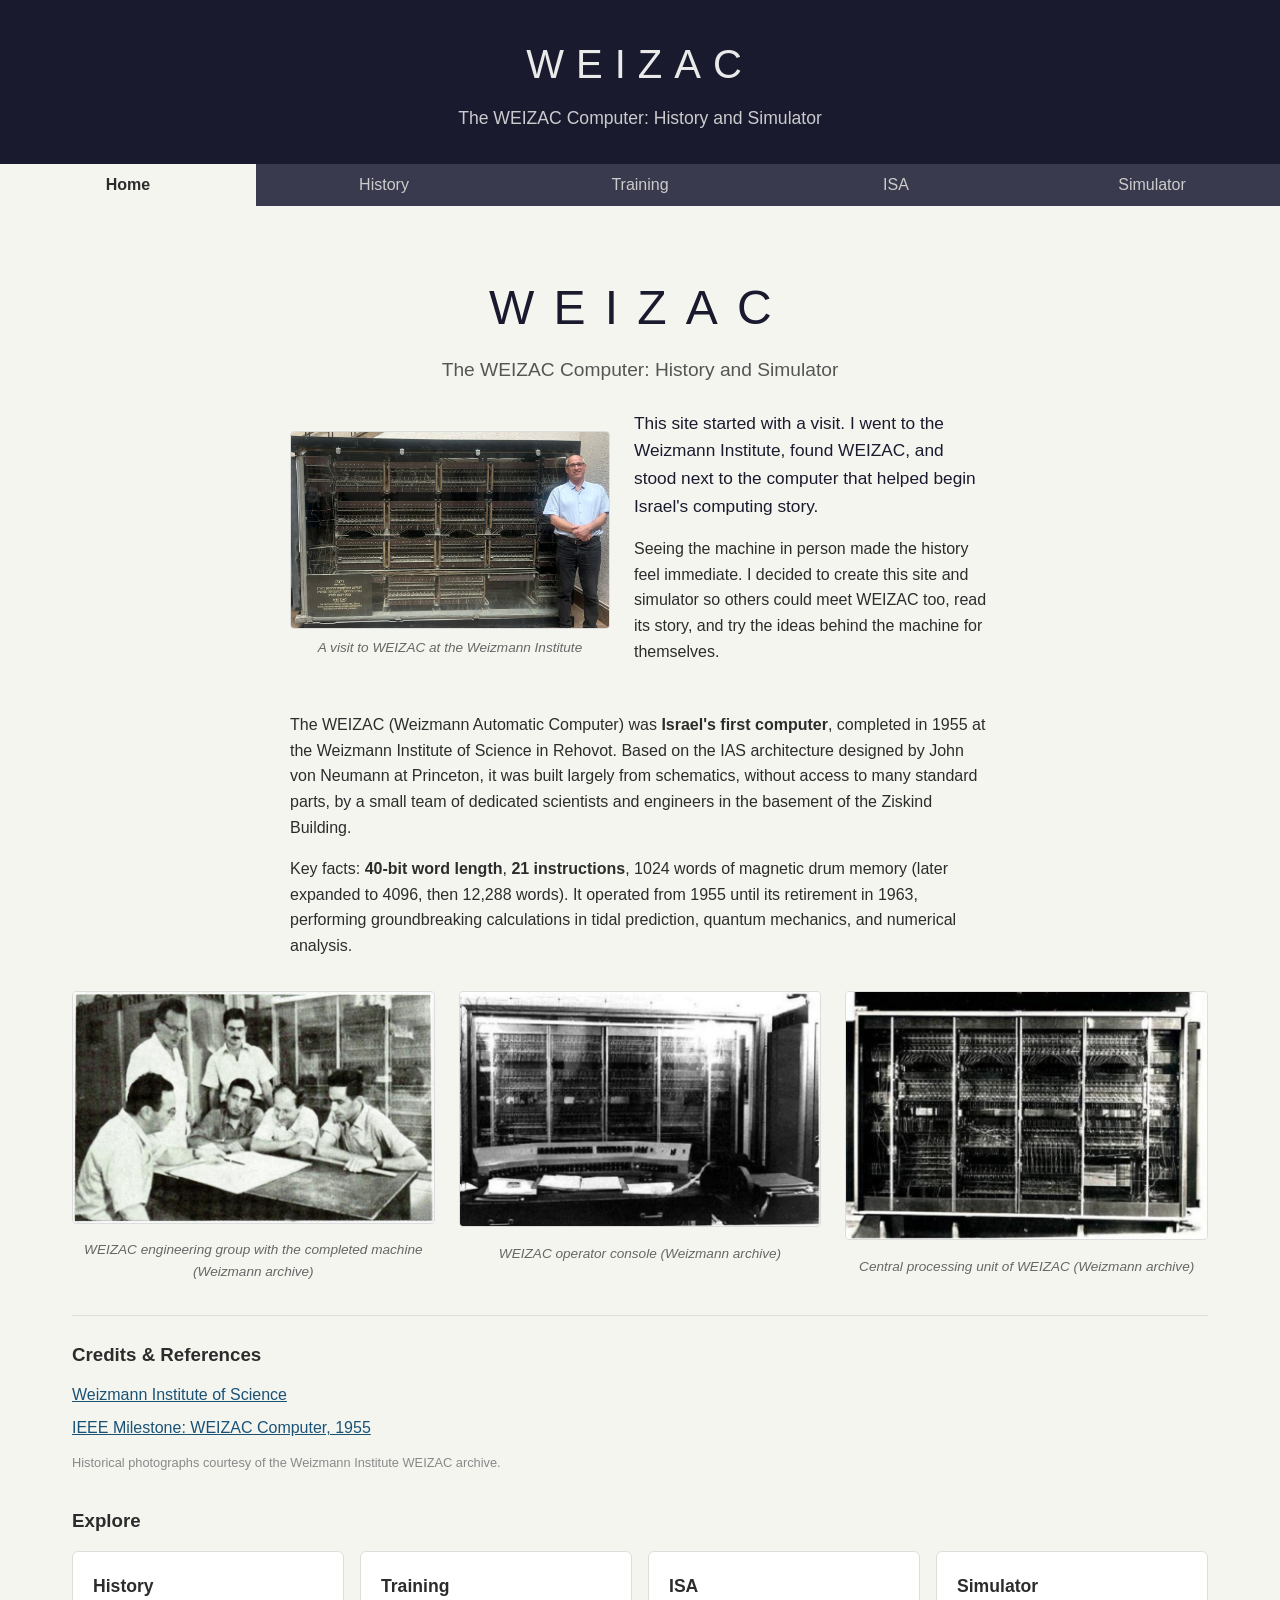
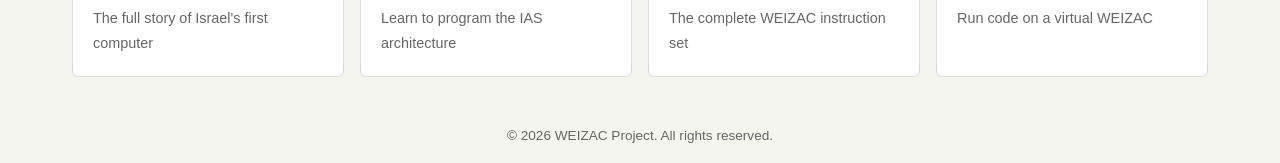
==== commit 9d66c194: "Align WEIZAC site content and add ISA tab" ====
--- a/index.html
+++ b/index.html
@@ -1,19 +1,19 @@
-<!DOCTYPE html>
+﻿<!DOCTYPE html>
 <html lang="en">
 <head>
     <meta charset="UTF-8">
     <meta name="viewport" content="width=device-width, initial-scale=1.0">
-    <title>VEIZAC</title>
-    <meta name="description" content="VEIZAC - The WEIZAC Computer: History and Simulator. Israel's first computer, built in 1955.">
-    <meta property="og:title" content="VEIZAC">
-    <meta property="og:description" content="VEIZAC - The WEIZAC Computer: History and Simulator. Israel's first computer, built in 1955.">
+    <title>WEIZAC</title>
+    <meta name="description" content="WEIZAC - History and Simulator. Israel's first computer, built in 1955.">
+    <meta property="og:title" content="WEIZAC">
+    <meta property="og:description" content="WEIZAC - History and Simulator. Israel's first computer, built in 1955.">
     <meta property="og:type" content="website">
     <link rel="stylesheet" href="css/style.css">
     <link rel="icon" href="images/favicon.ico">
 </head>
 <body>
     <header>
-        <h1>VEIZAC</h1>
+        <h1>WEIZAC</h1>
         <p>The WEIZAC Computer: History and Simulator</p>
     </header>
 
@@ -21,22 +21,40 @@
         <button data-tab="home" class="active">Home</button>
         <button data-tab="history">History</button>
         <button data-tab="training">Training</button>
+        <button data-tab="isa">ISA</button>
         <button data-tab="simulator">Simulator</button>
     </nav>
 
     <main>
         <section class="tab-panel active" id="tab-home">
             <div class="hero">
-                <h2 class="hero-title">VEIZAC</h2>
+                <h2 class="hero-title">WEIZAC</h2>
                 <p class="hero-subtitle">The WEIZAC Computer: History and Simulator</p>
             </div>
 
             <div class="home-intro">
+                <div class="home-origin">
+                    <figure class="home-origin-photo">
+                        <img src="docs/weizac.png" alt="Avi visiting WEIZAC at the Weizmann Institute" loading="lazy">
+                        <figcaption>A visit to WEIZAC at the Weizmann Institute</figcaption>
+                    </figure>
+                    <div class="home-origin-text">
+                        <p>
+                            This site started with a visit. I went to the Weizmann Institute, found WEIZAC, and stood
+                            next to the computer that helped begin Israel's computing story.
+                        </p>
+                        <p>
+                            Seeing the machine in person made the history feel immediate. I decided to create this
+                            site and simulator so others could meet WEIZAC too, read its story, and try the ideas
+                            behind the machine for themselves.
+                        </p>
+                    </div>
+                </div>
                 <p>
                     The WEIZAC (Weizmann Automatic Computer) was <strong>Israel's first computer</strong>,
                     completed in 1955 at the Weizmann Institute of Science in Rehovot. Based on the
                     IAS architecture designed by John von Neumann at Princeton, it was built largely
-                    from schematics — without access to many standard parts — by a small team of
+                    from schematics, without access to many standard parts, by a small team of
                     dedicated scientists and engineers in the basement of the Ziskind Building.
                 </p>
                 <p>
@@ -84,6 +102,10 @@
                         <strong>Training</strong>
                         <span>Learn to program the IAS architecture</span>
                     </a>
+                    <a href="#isa" class="nav-card">
+                        <strong>ISA</strong>
+                        <span>The complete WEIZAC instruction set</span>
+                    </a>
                     <a href="#simulator" class="nav-card">
                         <strong>Simulator</strong>
                         <span>Run code on a virtual WEIZAC</span>
@@ -110,18 +132,25 @@
                 <article class="history-chapter">
                     <h3>The Birth of a Computer in a Nation Being Born</h3>
                     <p>
-                        In 1948, the State of Israel had just come into existence through the
-                        <a href="https://en.wikipedia.org/wiki/1948_Arab%E2%80%93Israeli_War" target="_blank" rel="noopener">War of Independence</a>.
-                        The country lacked housing, roads, and basic infrastructure. Hundreds of thousands of
-                        immigrants were flooding in. Food production was barely functional. And yet, at the
+                        WEIZAC, the Weizmann Automatic Computer, was the first computer in Israel and one of the
+                        first large-scale stored-program electronic computers in the world.<sup><a href="#ref-1">1</a></sup><sup><a href="#ref-2">2</a></sup>
+                        It was built at the
                         <a href="https://en.wikipedia.org/wiki/Weizmann_Institute_of_Science" target="_blank" rel="noopener">Weizmann Institute of Science</a>
-                        in Rehovot, a small group of visionaries decided this was exactly the right time to build
-                        one of the world's most advanced computing machines.
-                    </p>
-                    <p>
-                        The result was <strong>WEIZAC</strong> (Weizmann Automatic Computer), Israel's first
-                        computer and one of the first large-scale stored-program electronic computers in the
-                        world.<sup><a href="#ref-1">1</a></sup><sup><a href="#ref-2">2</a></sup>
+                        in Rehovot during 1954 and 1955, at a moment when the country was still fighting for the
+                        basics of statehood: housing, roads, food production, immigrant absorption, industry, and
+                        scientific institutions.
+                    </p>
+                    <p>
+                        The decision was not practical in the narrow sense. Israel had no computer industry, no pool
+                        of trained digital engineers, no established programming profession, and no easy way to buy
+                        the parts for a machine of this class. That is exactly why WEIZAC matters. It was not only a
+                        machine for calculations. It was a deliberate attempt to create national scientific capacity
+                        before the infrastructure for that capacity existed.<sup><a href="#ref-3">3</a></sup>
+                    </p>
+                    <p>
+                        For eight years, from late 1955 until December 29, 1963, WEIZAC served physicists,
+                        mathematicians, geophysicists, chemists, crystallographers, defense researchers, and young
+                        programmers. Until 1961 it was the only computer in Israel.<sup><a href="#ref-1">1</a></sup>
                     </p>
                 </article>
 
@@ -135,60 +164,98 @@
                     </figure>
 
                     <p>
-                        The story begins at <a href="https://en.wikipedia.org/wiki/Princeton_University" target="_blank" rel="noopener">Princeton University</a>
-                        in the mid-1940s. The Institute for Advanced Study housed some of the greatest minds of
-                        the twentieth century, including Albert Einstein and John von Neumann.
-                    </p>
-                    <p>
-                        Von Neumann was leading the construction of a revolutionary new machine: the
-                        <a href="https://en.wikipedia.org/wiki/IAS_machine" target="_blank" rel="noopener">IAS computer</a>,
-                        one of the first stored-program electronic computers ever built. Working alongside him was
-                        <strong>Chaim L. Pekeris</strong>, a Lithuanian-born Jewish physicist specializing in
-                        computational methods for solving physical problems. Pekeris was one of the earliest
-                        serious users of computers for scientific calculation.<sup><a href="#ref-3">3</a></sup>
-                    </p>
-                    <p>
-                        In 1945, the Weizmann Institute asked Pekeris to come to Israel and establish a Department
-                        of Applied Mathematics. Pekeris had one condition: <em>the Institute must build a computer
-                        similar to the IAS machine</em>. His driving motivation was to solve
-                        <a href="https://en.wikipedia.org/wiki/Theory_of_tides" target="_blank" rel="noopener">Laplace's tidal equations</a>
-                        for the Earth's oceans — a computational problem far too complex for hand
-                        calculation.<sup><a href="#ref-1">1</a></sup>
-                    </p>
+                        The technical roots of WEIZAC ran through Princeton. In the mid-1940s,
+                        <a href="https://en.wikipedia.org/wiki/Institute_for_Advanced_Study" target="_blank" rel="noopener">the Institute for Advanced Study</a>
+                        brought together figures such as Albert Einstein, John von Neumann, Herman Goldstine, Julian
+                        Bigelow, and a younger generation of engineers. Von Neumann's group was building the IAS
+                        computer, a binary stored-program machine that used 40-bit words, two 20-bit instructions per
+                        word, and a shared memory for data and instructions.<sup><a href="#ref-14">14</a></sup>
+                    </p>
+                    <p>
+                        Working in that environment was <strong>Chaim L. Pekeris</strong>, a Lithuanian-born Jewish
+                        physicist and applied mathematician. Pekeris understood earlier than most scientists that
+                        electronic computing could change the scale of scientific work. His specialty was turning
+                        difficult physical problems into numerical methods that a machine could actually execute.
+                    </p>
+                    <p>
+                        In 1945, the Weizmann Institute asked Pekeris to establish a Department of Applied
+                        Mathematics in Rehovot. He accepted on one condition: the Institute must build a computer
+                        similar to the IAS machine. His immediate target was Laplace's tidal equations for the
+                        Earth's oceans, a problem with too many coupled numerical steps to be handled realistically
+                        by hand calculation.<sup><a href="#ref-1">1</a></sup><sup><a href="#ref-4">4</a></sup>
+                    </p>
+                </article>
+
+                <!-- Early Computers -->
+                <article class="history-chapter">
+                    <h3>From ENIAC to WEIZAC: The First Electronic Computers</h3>
+                    <p>
+                        WEIZAC belonged to the first generation of electronic digital computers. The list below gives
+                        the machines that formed the path from ENIAC to WEIZAC, with a one-line view of where each
+                        was built, what it could do, and why it is remembered.<sup><a href="#ref-14">14</a></sup>
+                    </p>
+                    <div class="specs-table-wrap">
+                        <table class="specs-table early-computers-table">
+                            <thead>
+                                <tr><th>Year</th><th>Computer</th><th>Built at</th><th>One-line significance</th></tr>
+                            </thead>
+                            <tbody>
+                                <tr><td>1945</td><td>ENIAC</td><td>University of Pennsylvania, USA</td><td>Electronic general-purpose decimal computer for ballistic and scientific calculations; programmed by cables and switches, and famous for its women programmers.</td></tr>
+                                <tr><td>1948</td><td>Manchester Baby</td><td>University of Manchester, UK</td><td>Experimental stored-program computer with Williams tube memory; proved that a program could live in electronic memory.</td></tr>
+                                <tr><td>1949</td><td>Manchester Mark 1</td><td>University of Manchester, UK</td><td>Practical successor to the Baby with index registers and drum storage; its design fed into the Ferranti Mark 1.</td></tr>
+                                <tr><td>1949</td><td>EDSAC</td><td>University of Cambridge, UK</td><td>Stored-program computer built to serve university researchers; ran early programs for squares and primes and helped create a programming culture.</td></tr>
+                                <tr><td>1949</td><td>BINAC</td><td>Eckert-Mauchly Computer Corporation for Northrop, USA</td><td>Early binary stored-program machine for aircraft guidance research; built by the ENIAC creators' new company.</td></tr>
+                                <tr><td>1949</td><td>CSIRAC</td><td>CSIR Radiophysics Laboratory, Sydney, Australia</td><td>Australian stored-program computer for scientific work; one of the oldest surviving first-generation computers and an early machine used to play music.</td></tr>
+                                <tr><td>1950</td><td>SEAC</td><td>U.S. National Bureau of Standards, Washington, DC</td><td>Stored-program computer built as an interim standards machine; became a productive scientific and government computing workhorse.</td></tr>
+                                <tr><td>1950</td><td>SWAC</td><td>National Bureau of Standards at UCLA, USA</td><td>Fast scientific computer for numerical research; especially remembered for number theory calculations.</td></tr>
+                                <tr><td>1951</td><td>EDVAC</td><td>Moore School and U.S. Army Ballistics Research Laboratory, USA</td><td>Binary stored-program successor concept to ENIAC; the EDVAC report helped spread the stored-program architecture.</td></tr>
+                                <tr><td>1951</td><td>UNIVAC I</td><td>Eckert-Mauchly and Remington Rand, USA</td><td>Commercial stored-program computer for data processing; became famous after predicting the 1952 U.S. presidential election.</td></tr>
+                                <tr><td>1951</td><td>LEO I</td><td>J. Lyons &amp; Co., UK</td><td>Business computer based on EDSAC ideas; ran routine office jobs for a tea shop and food company.</td></tr>
+                                <tr><td>1952</td><td>IAS Machine</td><td>Institute for Advanced Study, Princeton, USA</td><td>40-bit stored-program research computer; its widely shared design shaped an international family of machines.</td></tr>
+                                <tr><td>1952</td><td>ORDVAC</td><td>University of Illinois for the U.S. Army, USA</td><td>IAS-style machine for Aberdeen Proving Ground; linked university computer building with military scientific computing.</td></tr>
+                                <tr><td>1952</td><td>ILLIAC I</td><td>University of Illinois, USA</td><td>University-built IAS derivative for research; became one of the early centers of academic computing.</td></tr>
+                                <tr><td>1952</td><td>MANIAC I</td><td>Los Alamos Scientific Laboratory, USA</td><td>IAS derivative for physics and weapons calculations; used in early Monte Carlo and computational physics work.</td></tr>
+                                <tr><td>1952</td><td>IBM 701</td><td>IBM, USA</td><td>IBM's first large scientific electronic computer; brought IAS-style ideas into commercial scientific computing.</td></tr>
+                                <tr><td>1953</td><td>AVIDAC</td><td>Argonne National Laboratory, USA</td><td>IAS-family computer for scientific research; supported nuclear and laboratory calculations.</td></tr>
+                                <tr><td>1953</td><td>ORACLE</td><td>Oak Ridge National Laboratory, USA</td><td>IAS derivative for nuclear and scientific work; became one of the most capable U.S. laboratory computers of its time.</td></tr>
+                                <tr><td>1953</td><td>BESK</td><td>Swedish Board for Computing Machinery, Stockholm</td><td>Fast European stored-program computer; for a time it was regarded as one of the fastest computers in the world.</td></tr>
+                                <tr><td>1954</td><td>JOHNNIAC</td><td>RAND Corporation, USA</td><td>IAS derivative named for John von Neumann; unusually long-lived and used for research into the 1960s.</td></tr>
+                                <tr class="specs-highlight"><td>1955</td><td>WEIZAC</td><td>Weizmann Institute of Science, Rehovot, Israel</td><td>IAS-based 40-bit computer for Israeli science; first computer in Israel and the country's only computer until 1961.</td></tr>
+                            </tbody>
+                        </table>
+                    </div>
                 </article>
 
                 <!-- Chapter 3: Committee -->
                 <article class="history-chapter">
                     <h3>The Advisory Committee: Einstein Says No, Von Neumann Says Yes</h3>
                     <p>
-                        In July 1947, an advisory committee met to discuss Pekeris' plan. Its members included
-                        both Einstein and von Neumann.
-                    </p>
-                    <p>
-                        Einstein was skeptical. Computers were experimental and expensive, he argued. The idea
-                        seemed impractical for a country still struggling to feed its
-                        people.<sup><a href="#ref-3">3</a></sup>
-                    </p>
-                    <p>
-                        Von Neumann, on the other hand, was enthusiastic. When someone asked, "What will that
-                        tiny country do with an electric computer?", von Neumann replied:
+                        In July 1947, an advisory committee for the Weizmann Institute's Applied Mathematics
+                        Department discussed Pekeris' proposal. Its members included Albert Einstein and John von
+                        Neumann. Einstein was skeptical. Electronic computers were experimental, expensive, and far
+                        from proven. For a young country short of material resources, the plan sounded almost
+                        unreasonable.<sup><a href="#ref-3">3</a></sup>
+                    </p>
+                    <p>
+                        Von Neumann took the opposite view. When someone asked, "What will that tiny country do with
+                        an electric computer?", he replied:
                     </p>
                     <blockquote class="history-quote">
-                        "Don't worry about that problem. If nobody else uses the computer, Pekeris will use it
-                        full time!"
-                        <cite>— John von Neumann, 1947<sup><a href="#ref-4">4</a></sup></cite>
+                        "Don't worry about that problem. If nobody else uses the computer, Pekeris will use it full time!"
+                        <cite>John von Neumann, 1947<sup><a href="#ref-4">4</a></sup></cite>
                     </blockquote>
                     <p>
-                        Einstein was eventually persuaded to give his seal of approval.
-                        <a href="https://en.wikipedia.org/wiki/Chaim_Weizmann" target="_blank" rel="noopener">Chaim Weizmann</a>,
-                        Israel's first president and head of the Weizmann Institute, assigned <strong>US$50,000</strong>
-                        to the project — 20% of the Institute's entire budget.<sup><a href="#ref-5">5</a></sup>
+                        Einstein was eventually persuaded. Chaim Weizmann, head of the Institute and Israel's first
+                        president, assigned <strong>US$50,000</strong> to the project, about one fifth of the
+                        Institute's budget.<sup><a href="#ref-5">5</a></sup> It was an astonishing bet: a fifth of a
+                        scientific institute's resources for a machine that almost nobody in the country yet knew how
+                        to build, program, repair, or even fully imagine using.
                     </p>
                 </article>
 
                 <!-- Chapter 4: Estrin -->
                 <article class="history-chapter">
-                    <h3>Gerald Estrin: Schematics But No Parts</h3>
+                    <h3>Gerald and Thelma Estrin: Schematics But No Parts</h3>
 
                     <figure class="history-figure history-figure--right">
                         <img src="images/weizac-construction.jpg" alt="Constructing and checking WEIZAC during its build phase at the Weizmann Institute" loading="lazy">
@@ -197,22 +264,25 @@
 
                     <p>
                         In 1952, <a href="https://en.wikipedia.org/wiki/Gerald_Estrin" target="_blank" rel="noopener">Gerald Estrin</a>,
-                        a research engineer who had worked on the von Neumann IAS project at Princeton, was chosen
-                        to lead the WEIZAC construction. He came to Israel together with his wife
+                        a research engineer from the IAS computer project, was chosen to lead construction in
+                        Israel. He came with his wife,
                         <a href="https://en.wikipedia.org/wiki/Thelma_Estrin" target="_blank" rel="noopener">Thelma Estrin</a>,
-                        also an electrical engineer. They arrived on a ship carrying immigrants from North
-                        Africa.<sup><a href="#ref-3">3</a></sup>
-                    </p>
-                    <p>They brought <strong>schematics</strong> of the IAS machine, but <strong>no physical parts</strong>.</p>
+                        an electrical engineer who also worked on the project. They arrived by ship, carrying the
+                        design knowledge of Princeton but not the parts needed to turn that knowledge into hardware.
+                    </p>
+                    <p>
+                        The Estrins brought <strong>schematics</strong>. The rest had to be found, fabricated,
+                        adapted, or invented locally. Gerald later captured the strange confidence required by the
+                        project:
+                    </p>
                     <blockquote class="history-quote">
-                        "As I look back now, if we had systematically laid out a detailed plan of execution we
-                        would probably have aborted the project."
-                        <cite>— Gerald Estrin<sup><a href="#ref-1">1</a></sup></cite>
+                        "As I look back now, if we had systematically laid out a detailed plan of execution we would probably have aborted the project."
+                        <cite>Gerald Estrin<sup><a href="#ref-1">1</a></sup></cite>
                     </blockquote>
                     <p>
-                        Upon arrival, Estrin's impression was that aside from Pekeris, other Israeli scientists
-                        thought it ridiculous to build a computer in Israel. He was placed in three rooms in
-                        the basement of the Ziskind Building.<sup><a href="#ref-3">3</a></sup>
+                        Estrin discovered that many Israeli scientists, except Pekeris, thought the plan was
+                        ridiculous. He was placed in three rooms in the basement of the Ziskind Building and told, in
+                        effect, to turn drawings into a national computing laboratory.<sup><a href="#ref-3">3</a></sup>
                     </p>
                 </article>
 
@@ -220,30 +290,30 @@
                 <article class="history-chapter">
                     <h3>Building It: Improvisation and Determination</h3>
                     <p>
-                        With no supply chain and no electronics industry to speak of, the team improvised.
+                        WEIZAC was built in conditions very different from Princeton, Cambridge, Manchester, or IBM.
+                        The team had to create both the computer and the local craft needed to make a computer
+                        possible. The vacuum tubes, chassis, memory, power systems, testing tools, punched tape
+                        equipment, wiring, and documentation all demanded a mix of formal engineering and practical
+                        improvisation.
                     </p>
                     <p>
                         <strong>Micha Kedem</strong>, an Israeli electrical engineer, joined Pekeris in roaming the
-                        streets of Tel Aviv searching for parts to construct a tube tester. When precision machinery
-                        was needed, they turned to a shop that produced fans and bicycle parts, owned by recent
+                        streets of Tel Aviv searching for parts to build a tube tester. When precision machinery was
+                        needed, the team turned to a shop that normally made fans and bicycle parts, owned by recent
                         immigrants from Bulgaria.<sup><a href="#ref-3">3</a></sup>
                     </p>
                     <p>
-                        To recruit skilled staff, a newspaper advertisement was posted. <strong>Zvi Riesel</strong>,
-                        who had been in charge of the IDF radar workshop, saw the ad and applied. Most applicants
-                        had no records of prior education, because those documents were lost in the Holocaust or
-                        during immigration. But in Israel's small technical community, everyone knew everyone
-                        else.<sup><a href="#ref-3">3</a></sup><sup><a href="#ref-6">6</a></sup>
-                    </p>
-                    <p>
-                        <strong>Phillip Rabinowitz</strong>, who had worked on the Whirlwind Computer project at MIT,
-                        began teaching programming courses at Weizmann. His students became Israel's first generation
-                        of computer experts.<sup><a href="#ref-3">3</a></sup>
-                    </p>
-                    <p>
-                        <strong>Hans Jarosch</strong>, a new immigrant with a Ph.D. in Aeronautical Engineering from
-                        Queen Mary College, London, who had just finished three years in the Israeli Air Force, was
-                        assigned to write application programs.<sup><a href="#ref-3">3</a></sup>
+                        <strong>Zvi Riesel</strong>, who had run the IDF radar workshop, joined after seeing a
+                        newspaper advertisement looking for people to build an electronic computer. Many applicants
+                        had lost education records during the Holocaust or immigration. In Israel's small technical
+                        community, reputation and demonstrated skill often mattered more than paperwork.<sup><a href="#ref-3">3</a></sup>
+                    </p>
+                    <p>
+                        <strong>Ephraim Frei</strong> brought physics and electronics expertise. <strong>Phillip
+                        Rabinowitz</strong>, a Whirlwind veteran from MIT, taught programming courses at Weizmann.
+                        <strong>Hans Jarosch</strong>, a new immigrant and aeronautical engineer, wrote application
+                        programs. Together with Kedem, Riesel, Thelma Estrin, and others, they turned WEIZAC into a
+                        working institution, not merely a finished device.<sup><a href="#ref-3">3</a></sup><sup><a href="#ref-10">10</a></sup>
                     </p>
                 </article>
 
@@ -257,32 +327,40 @@
                     </figure>
 
                     <p>
-                        As the computer neared completion, the Estrins returned to the United States. Shortly after,
-                        in <strong>October 1955</strong>, WEIZAC performed its first calculation.<sup><a href="#ref-7">7</a></sup>
-                        By early 1958, WEIZAC was in full operation.<sup><a href="#ref-3">3</a></sup>
+                        Construction began in earnest in 1954 and continued through 1955. As the machine neared
+                        completion, Gerald and Thelma Estrin returned to the United States. Shortly afterward, in
+                        <strong>October 1955</strong>, WEIZAC performed its first calculation.<sup><a href="#ref-7">7</a></sup>
+                        By early 1958 it was in full operation, with a growing user community and a backlog of
+                        scientific work waiting for time on the machine.<sup><a href="#ref-3">3</a></sup>
                     </p>
                 </article>
 
                 <!-- Technical Specs -->
                 <article class="history-chapter">
                     <h3>Technical Specifications</h3>
-                    <p>WEIZAC was based on the <a href="https://en.wikipedia.org/wiki/IAS_machine" target="_blank" rel="noopener">IAS architecture</a>:</p>
+                    <p>
+                        WEIZAC followed the IAS style but, like almost every first-generation computer, it was a
+                        one-of-a-kind machine. Even other IAS-family computers could not simply exchange programs
+                        with it.<sup><a href="#ref-1">1</a></sup>
+                    </p>
                     <div class="specs-table-wrap">
                         <table class="specs-table">
                             <thead>
                                 <tr><th>Feature</th><th>Specification</th></tr>
                             </thead>
                             <tbody>
+                                <tr><td>Architecture</td><td>IAS-derived stored-program electronic computer</td></tr>
                                 <tr><td>Word size</td><td>40 bits</td></tr>
-                                <tr><td>Instruction format</td><td>20 bits (8-bit opcode + 12-bit address)</td></tr>
+                                <tr><td>Instruction format</td><td>20 bits, with an 8-bit opcode and 12-bit address</td></tr>
                                 <tr><td>Instructions per word</td><td>2</td></tr>
-                                <tr><td>Operation mode</td><td>Asynchronous (no central clock)</td></tr>
-                                <tr><td>Registers</td><td>Accumulator (AC), Multiplier/Quotient (MQ)</td></tr>
+                                <tr><td>Number representation</td><td>Binary, two's complement</td></tr>
+                                <tr><td>Operation mode</td><td>Asynchronous, with no central clock</td></tr>
+                                <tr><td>Registers</td><td>Accumulator (AC) and Multiplier/Quotient (MQ)</td></tr>
                                 <tr><td>Primary input</td><td>Punched paper tape</td></tr>
-                                <tr><td>Later I/O</td><td>Magnetic tape (added 1958)</td></tr>
-                                <tr class="specs-highlight"><td>Initial memory</td><td>1,024 words — electrostatic storage</td></tr>
-                                <tr class="specs-highlight"><td>Upgraded memory</td><td>4,096 words — magnetic-core</td></tr>
-                                <tr class="specs-highlight"><td>Final memory (1961)</td><td>12,288 words (3 × 4,096 modules)</td></tr>
+                                <tr><td>Later I/O</td><td>Magnetic tape, added in 1958</td></tr>
+                                <tr class="specs-highlight"><td>Initial memory</td><td>1,024 words on a magnetic drum</td></tr>
+                                <tr class="specs-highlight"><td>Core memory upgrade</td><td>4,096 words of magnetic-core memory</td></tr>
+                                <tr class="specs-highlight"><td>Final memory, 1961</td><td>12,288 words, arranged as three 4,096-word modules</td></tr>
                             </tbody>
                         </table>
                     </div>
@@ -297,22 +375,32 @@
                         <figcaption>Chaim Pekeris and colleagues discussing an ocean tides model (photo11, Weizmann archive)</figcaption>
                     </figure>
 
-                    <p>WEIZAC proved its worth immediately:</p>
+                    <p>
+                        WEIZAC justified Pekeris' insistence almost immediately. Its value was not that it made
+                        arithmetic faster in the abstract. It made certain scientific questions newly reachable.
+                    </p>
                     <ul class="history-list">
                         <li>
-                            <strong>Ocean tides:</strong> Solving Laplace's tidal equations, WEIZAC discovered an
-                            <a href="https://en.wikipedia.org/wiki/Amphidromic_point" target="_blank" rel="noopener">amphidromic point</a>
-                            in the South Atlantic where the tide does not change.<sup><a href="#ref-1">1</a></sup>
+                            <strong>Ocean tides:</strong> WEIZAC was used to solve Laplace's tidal equations on a
+                            global scale. The calculations helped identify an amphidromic point in the South Atlantic,
+                            a point around which tides rotate and at which the tide level does not change.<sup><a href="#ref-1">1</a></sup>
                         </li>
                         <li>
-                            <strong>Quantum mechanics:</strong> Yigal Accad programmed Pekeris' mathematical development
-                            of the two-electron atom quantum system into machine code. WEIZAC numerically calculated the
-                            eigenvalues. These results were later experimentally confirmed by Brookhaven National
-                            Laboratory, verifying Schrödinger's equations.<sup><a href="#ref-8">8</a></sup>
+                            <strong>Quantum mechanics:</strong> Yigal Accad translated Pekeris' equations for a
+                            two-electron atom into machine code. WEIZAC calculated eigenvalues for the system, and the
+                            results were later checked against experimental work at Brookhaven National Laboratory.<sup><a href="#ref-8">8</a></sup>
                         </li>
                         <li>
-                            <strong>Other fields:</strong> Earthquake analysis, atomic spectroscopy, X-ray
-                            crystallography, random walk methods, and numerical analysis.<sup><a href="#ref-1">1</a></sup>
+                            <strong>Geophysics and seismology:</strong> The machine supported earthquake and earth
+                            science calculations that required repeated numerical solution of physical models.<sup><a href="#ref-1">1</a></sup>
+                        </li>
+                        <li>
+                            <strong>Chemistry and materials:</strong> WEIZAC was used in atomic spectroscopy and X-ray
+                            crystallography, fields where mathematical models had to be matched to experimental data.<sup><a href="#ref-1">1</a></sup>
+                        </li>
+                        <li>
+                            <strong>Numerical analysis:</strong> It supported random walk methods, approximation work,
+                            and the training of Israeli scientists in machine-based computation.<sup><a href="#ref-1">1</a></sup>
                         </li>
                     </ul>
                 </article>
@@ -321,10 +409,10 @@
                 <article class="history-chapter">
                     <h3>Israel's Only Computer</h3>
                     <p>
-                        Until 1961, WEIZAC was the <strong>only computer in the entire State of Israel</strong>.
-                        It was kept constantly busy. Users from other institutions became frustrated with not being
-                        able to get computing time, and demanded more
-                        computers.<sup><a href="#ref-1">1</a></sup><sup><a href="#ref-6">6</a></sup>
+                        Until 1961, WEIZAC was the <strong>only computer in the State of Israel</strong>. That fact
+                        turned it into a national resource. Users from other institutions competed for computing
+                        time, and frustration over the waiting list became one of the clearest proofs that Israel
+                        needed more computers, more programmers, and more digital engineers.<sup><a href="#ref-1">1</a></sup><sup><a href="#ref-6">6</a></sup>
                     </p>
                 </article>
 
@@ -333,11 +421,10 @@
                     <h3>End of an Era</h3>
                     <p>
                         WEIZAC operated until <strong>December 29, 1963</strong>. It was replaced by a commercially
-                        built <a href="https://en.wikipedia.org/wiki/CDC_1604" target="_blank" rel="noopener">CDC 1604A</a>.
-                        At the same time, the institute's staff began constructing a locally designed successor called
-                        <strong>GOLEM</strong>, based on the
-                        <a href="https://en.wikipedia.org/wiki/ILLIAC_II" target="_blank" rel="noopener">ILLIAC II</a>
-                        architecture.<sup><a href="#ref-1">1</a></sup>
+                        built <a href="https://en.wikipedia.org/wiki/CDC_1604" target="_blank" rel="noopener">CDC 1604A</a>,
+                        while the Institute's staff began work on a locally designed successor called
+                        <strong>GOLEM</strong>. The transition marked the end of the heroic one-machine era and the
+                        beginning of a broader Israeli computing ecosystem.<sup><a href="#ref-1">1</a></sup>
                     </p>
                 </article>
 
@@ -350,12 +437,14 @@
                         No electronic digital engineers. No programmers and no support personnel. The WEIZAC people
                         succeeded in creating the technological know-how necessary for Israel to play a strong role
                         in the information revolution."
-                        <cite>— Gerald Estrin, 1963<sup><a href="#ref-3">3</a></sup></cite>
+                        <cite>Gerald Estrin, 1963<sup><a href="#ref-3">3</a></sup></cite>
                     </blockquote>
                     <p>
-                        WEIZAC's success led to the recognition of the demand for computers and digital technology
-                        in Israel, and ultimately provided the foundation for Israel's computer and technology
-                        industries.<sup><a href="#ref-6">6</a></sup>
+                        In 2006, IEEE recognized WEIZAC as a Milestone in the history of electrical engineering and
+                        computing. The honor was not simply for building a machine. It recognized a cultural and
+                        technical leap: a group of scientists and engineers built a first-generation computer in a
+                        young country, used it for serious science, and created the skills that later fed Israel's
+                        computing and technology industries.<sup><a href="#ref-6">6</a></sup><sup><a href="#ref-9">9</a></sup>
                     </p>
 
                     <figure class="history-figure history-figure--wide">
@@ -366,27 +455,34 @@
 
                 <!-- ===== TIMELINE ===== -->
                 <article class="history-chapter">
-                    <h3>Timeline</h3>
+                    <h3>WEIZAC Timeline</h3>
                     <div class="timeline">
                         <div class="timeline-item">
                             <div class="timeline-date">1945</div>
                             <div class="timeline-content">
-                                <strong>Pekeris at Princeton</strong>
-                                <p>Chaim Pekeris works alongside von Neumann on the IAS machine. Seeds of WEIZAC are planted.</p>
+                                <strong>Pekeris Sets the Condition</strong>
+                                <p>The Weizmann Institute asks Chaim Pekeris to establish Applied Mathematics. He asks for a computer like the IAS machine.</p>
                             </div>
                         </div>
                         <div class="timeline-item">
                             <div class="timeline-date">1947</div>
                             <div class="timeline-content">
                                 <strong>Advisory Committee</strong>
-                                <p>Einstein and von Neumann debate the plan. $50,000 allocated — 20% of the Institute's budget.</p>
+                                <p>Einstein questions the plan, von Neumann supports it, and Chaim Weizmann allocates $50,000, about 20% of the Institute's budget.</p>
                             </div>
                         </div>
                         <div class="timeline-item">
                             <div class="timeline-date">1952</div>
                             <div class="timeline-content">
-                                <strong>Estrins Arrive</strong>
-                                <p>Gerald and Thelma Estrin arrive in Israel with IAS schematics but no parts. Construction begins in the Ziskind basement.</p>
+                                <strong>The Estrins Arrive</strong>
+                                <p>Gerald and Thelma Estrin arrive from the IAS project with schematics and begin turning the plan into hardware.</p>
+                            </div>
+                        </div>
+                        <div class="timeline-item">
+                            <div class="timeline-date">1954</div>
+                            <div class="timeline-content">
+                                <strong>Construction Begins</strong>
+                                <p>The WEIZAC team builds the computer in Rehovot, improvising parts, test equipment, and procedures as they go.</p>
                             </div>
                         </div>
                         <div class="timeline-item timeline-item--highlight">
@@ -397,24 +493,24 @@
                             </div>
                         </div>
                         <div class="timeline-item">
-                            <div class="timeline-date">1956</div>
-                            <div class="timeline-content">
-                                <strong>Tidal Equations Solved</strong>
-                                <p>WEIZAC discovers an amphidromic point in the South Atlantic — Pekeris' dream realized.</p>
-                            </div>
-                        </div>
-                        <div class="timeline-item">
                             <div class="timeline-date">1958</div>
                             <div class="timeline-content">
                                 <strong>Full Operation</strong>
-                                <p>WEIZAC reaches full operational capacity. Memory upgraded to 4,096 words. Magnetic tape I/O added.</p>
+                                <p>WEIZAC reaches full operational capacity. Magnetic tape I/O is added and the machine becomes a national scientific resource.</p>
+                            </div>
+                        </div>
+                        <div class="timeline-item">
+                            <div class="timeline-date">1961</div>
+                            <div class="timeline-content">
+                                <strong>Memory Expansion</strong>
+                                <p>Additional 4,096-word core memory modules expand total memory to 12,288 words.</p>
                             </div>
                         </div>
                         <div class="timeline-item">
                             <div class="timeline-date">1963</div>
                             <div class="timeline-content">
                                 <strong>Retirement</strong>
-                                <p>WEIZAC operates its last day on December 29. Replaced by CDC 1604A. GOLEM successor begins construction.</p>
+                                <p>WEIZAC operates its last day on December 29 and is replaced by a CDC 1604A.</p>
                             </div>
                         </div>
                         <div class="timeline-item">
@@ -434,56 +530,74 @@
                         <div class="person-card">
                             <div class="person-avatar">CLP</div>
                             <h4>Chaim L. Pekeris</h4>
-                            <p class="person-role">Visionary &amp; Initiator</p>
-                            <p>Lithuanian-born physicist who insisted on building a computer as a condition for joining the Weizmann Institute. His dream: solve Laplace's tidal equations.</p>
+                            <p class="person-role">Visionary &amp; Scientific Driver</p>
+                            <p>Lithuanian-born physicist who made a computer his condition for joining Weizmann. His tidal and quantum calculations gave WEIZAC its first great missions.</p>
+                        </div>
+                        <div class="person-card">
+                            <div class="person-avatar">CW</div>
+                            <h4>Chaim Weizmann</h4>
+                            <p class="person-role">Institutional Sponsor</p>
+                            <p>Head of the Weizmann Institute and Israel's first president. He committed $50,000, about a fifth of the Institute budget, to the computer project.</p>
                         </div>
                         <div class="person-card">
                             <div class="person-avatar">JvN</div>
                             <h4>John von Neumann</h4>
-                            <p class="person-role">Architect of the IAS Machine</p>
-                            <p>Designed the stored-program architecture that WEIZAC was based on. Championed the project when Einstein was skeptical.</p>
+                            <p class="person-role">IAS Architecture Champion</p>
+                            <p>Supported the project when others doubted it and provided the architectural lineage that shaped WEIZAC's 40-bit stored-program design.</p>
                         </div>
                         <div class="person-card">
                             <div class="person-avatar">AE</div>
                             <h4>Albert Einstein</h4>
                             <p class="person-role">Advisory Committee Member</p>
-                            <p>Initially skeptical of the project's feasibility for a young nation. Eventually gave his approval and blessing.</p>
+                            <p>Initially skeptical of building such an expensive experimental machine in a young country, then accepted the plan after von Neumann's support.</p>
                         </div>
                         <div class="person-card">
                             <div class="person-avatar">GE</div>
                             <h4>Gerald Estrin</h4>
                             <p class="person-role">Construction Lead</p>
-                            <p>Princeton engineer who led WEIZAC's physical construction. Brought IAS schematics to Israel. Later reflected it was "impossible" yet they did it.</p>
+                            <p>Princeton engineer from the IAS project who led WEIZAC's physical construction and later documented the WEIZAC years.</p>
                         </div>
                         <div class="person-card">
                             <div class="person-avatar">TE</div>
                             <h4>Thelma Estrin</h4>
                             <p class="person-role">Electrical Engineer</p>
-                            <p>Came to Israel with Gerald. One of the earliest women in computer engineering. Later pioneered biomedical engineering at UCLA.</p>
+                            <p>Worked with Gerald Estrin on the project and later became a pioneer in biomedical engineering and one of the notable women in early computing.</p>
+                        </div>
+                        <div class="person-card">
+                            <div class="person-avatar">EF</div>
+                            <h4>Ephraim Frei</h4>
+                            <p class="person-role">Physicist and Engineer</p>
+                            <p>Princeton-linked Israeli physicist who joined the project and helped bridge high-level scientific aims with practical electronics work.</p>
                         </div>
                         <div class="person-card">
                             <div class="person-avatar">MK</div>
                             <h4>Micha Kedem</h4>
                             <p class="person-role">Electrical Engineer</p>
-                            <p>Israeli engineer who roamed Tel Aviv streets with Pekeris searching for parts. Built the tube tester from scratch.</p>
+                            <p>Israeli engineer who searched Tel Aviv for parts, helped build test equipment, and later became part of Israel's computing industry.</p>
                         </div>
                         <div class="person-card">
                             <div class="person-avatar">ZR</div>
                             <h4>Zvi Riesel</h4>
                             <p class="person-role">Electronics Technician</p>
-                            <p>Former IDF radar workshop chief who answered a newspaper ad. His records were lost in the Holocaust, but his skills were proven.</p>
+                            <p>Former IDF radar workshop chief who joined after seeing a newspaper ad and brought hands-on electronics expertise to the machine.</p>
                         </div>
                         <div class="person-card">
                             <div class="person-avatar">PR</div>
                             <h4>Phillip Rabinowitz</h4>
                             <p class="person-role">Programming Instructor</p>
-                            <p>Whirlwind veteran from MIT who taught Israel's first programming courses at Weizmann. His students became the nation's first computer experts.</p>
+                            <p>Whirlwind veteran from MIT who taught programming at Weizmann and helped train Israel's first generation of computer users.</p>
                         </div>
                         <div class="person-card">
                             <div class="person-avatar">HJ</div>
                             <h4>Hans Jarosch</h4>
                             <p class="person-role">Application Programmer</p>
-                            <p>Ph.D. in Aeronautical Engineering, Queen Mary College. New immigrant who served 3 years in the Israeli Air Force before joining the project.</p>
+                            <p>Aeronautical engineer and new immigrant who wrote application programs after service in the Israeli Air Force.</p>
+                        </div>
+                        <div class="person-card">
+                            <div class="person-avatar">YA</div>
+                            <h4>Yigal Accad</h4>
+                            <p class="person-role">Scientific Programmer</p>
+                            <p>Translated Pekeris' two-electron atom equations into WEIZAC machine code, producing landmark quantum calculations.</p>
                         </div>
                     </div>
                 </article>
@@ -495,16 +609,18 @@
                         <li id="ref-1"><a href="https://en.wikipedia.org/wiki/WEIZAC" target="_blank" rel="noopener">Wikipedia: WEIZAC</a></li>
                         <li id="ref-2"><a href="https://wis-wander.weizmann.ac.il/content/computer-studies" target="_blank" rel="noopener">Weizmann Institute: Computer Studies</a></li>
                         <li id="ref-3"><a href="https://www.wisdom.weizmann.ac.il/weizac/weizac.html" target="_blank" rel="noopener">Weizmann Institute: The WEIZAC</a> (from <em>Interface</em>, Spring/Summer 1998)</li>
-                        <li id="ref-4">Corry, Leo; Leviathan, Raya (2023). <em>Chaim L. Pekeris and the Art of Applying Mathematics with WEIZAC, 1955–1963</em>. Springer Nature. ISBN 978-3-031-27125-0</li>
+                        <li id="ref-4">Corry, Leo; Leviathan, Raya (2023). <em>Chaim L. Pekeris and the Art of Applying Mathematics with WEIZAC, 1955-1963</em>. Springer Nature. ISBN 978-3-031-27125-0</li>
                         <li id="ref-5"><a href="https://www.wisdom.weizmann.ac.il/weizac/invitation.pdf" target="_blank" rel="noopener">Weizmann Institute: WEIZAC IEEE Milestone Invitation</a></li>
                         <li id="ref-6"><a href="http://www.ieeeghn.org/wiki/index.php/Milestones:WEIZAC_Computer,_1955" target="_blank" rel="noopener">IEEE Milestone: WEIZAC Computer, 1955</a></li>
                         <li id="ref-7">Weizmann Institute Scientific Activities (1962), p. 19</li>
-                        <li id="ref-8">Koutschan, Christoph; Zeilberger, Doron (2011). "The 1958 Pekeris-Accad-WEIZAC Ground-Breaking Collaboration." <em>The Mathematical Intelligencer</em> 33(2): 52–57. <a href="https://arxiv.org/abs/1006.0200" target="_blank" rel="noopener">arXiv:1006.0200</a></li>
+                        <li id="ref-8">Koutschan, Christoph; Zeilberger, Doron (2011). "The 1958 Pekeris-Accad-WEIZAC Ground-Breaking Collaboration." <em>The Mathematical Intelligencer</em> 33(2): 52-57. <a href="https://arxiv.org/abs/1006.0200" target="_blank" rel="noopener">arXiv:1006.0200</a></li>
                         <li id="ref-9">Bogdanowicz, Anna (2006). <a href="https://web.archive.org/web/20070715083222/http://www.ieee.org/portal/site/tionline/menuitem.130a3558587d56e8fb2275875bac26c8/index.jsp?&pName=institute_level1_article&TheCat=1008&article=tionline/legacy/inst2006/dec06/history.xml&" target="_blank" rel="noopener">Middle East's First Computer Named History Milestone</a>. IEEE.</li>
-                        <li id="ref-10">Estrin, Gerald (1991). "The WEIZAC Years (1954–1963)." <em>IEEE Annals of the History of Computing</em> 13(4): 317–339.</li>
-                        <li id="ref-11">Corry, Leo; Leviathan, Raya (2019). <a href="https://link.springer.com/book/10.1007/978-3-030-25734-7" target="_blank" rel="noopener">WEIZAC: An Israeli Pioneering Adventure in Electronic Computing (1945–1963)</a>. Springer Verlag.</li>
+                        <li id="ref-10">Estrin, Gerald (1991). "The WEIZAC Years (1954-1963)." <em>IEEE Annals of the History of Computing</em> 13(4): 317-339.</li>
+                        <li id="ref-11">Corry, Leo; Leviathan, Raya (2019). <a href="https://link.springer.com/book/10.1007/978-3-030-25734-7" target="_blank" rel="noopener">WEIZAC: An Israeli Pioneering Adventure in Electronic Computing (1945-1963)</a>. Springer Verlag.</li>
                         <li id="ref-12"><a href="https://googleblog.blogspot.com/2013/06/remembering-weizac-beginning-of.html" target="_blank" rel="noopener">Google Blog: Remembering WEIZAC</a></li>
                         <li id="ref-13"><a href="https://www.youtube.com/watch?v=I9QVx_fc4OY" target="_blank" rel="noopener">YouTube: Prof. Aviezri Fraenkel recounts WEIZAC</a></li>
+                        <li id="ref-14"><a href="https://en.wikipedia.org/wiki/History_of_computing_hardware" target="_blank" rel="noopener">Wikipedia: History of computing hardware</a></li>
+                        <li id="ref-15"><a href="https://en.wikipedia.org/wiki/IAS_machine" target="_blank" rel="noopener">Wikipedia: IAS machine</a></li>
                     </ol>
                 </article>
 
@@ -515,105 +631,205 @@
 
                 <h2 class="history-title">סיפור ה-WEIZAC</h2>
                 <p class="history-lead">בניית מחשב תוך כדי בניית מדינה</p>
+                <p class="history-photo-credit">התמונות ההיסטוריות בעמוד הזה מגיעות מארכיון ה-WEIZAC של מכון ויצמן.</p>
 
                 <article class="history-chapter">
                     <h3>לידת מחשב בתוך לידת מדינה</h3>
                     <p>
-                        ב-1948, מדינת ישראל זה עתה קמה דרך
-                        <a href="https://he.wikipedia.org/wiki/%D7%9E%D7%9C%D7%97%D7%9E%D7%AA_%D7%94%D7%A2%D7%A6%D7%9E%D7%90%D7%95%D7%AA" target="_blank" rel="noopener">מלחמת העצמאות</a>.
-                        המדינה חסרה דיור, כבישים ותשתיות בסיסיות. מאות אלפי עולים הציפו את הארץ.
-                        ייצור המזון בקושי תפקד. ובכל זאת,
-                        ב<a href="https://he.wikipedia.org/wiki/%D7%9E%D7%9B%D7%95%D7%9F_%D7%95%D7%99%D7%A6%D7%9E%D7%9F_%D7%9C%D7%9E%D7%93%D7%A2" target="_blank" rel="noopener">מכון ויצמן למדע</a>
-                        ברחובות, קבוצה קטנה של בעלי חזון החליטה שזה בדיוק הזמן הנכון לבנות אחד ממכונות
-                        החישוב המתקדמות בעולם.
-                    </p>
-                    <p>
-                        התוצאה היתה <strong>WEIZAC</strong> (Weizmann Automatic Computer), המחשב הראשון בישראל
-                        ואחד המחשבים האלקטרוניים הראשונים בעולם עם תוכנית שמורה בזיכרון.
+                        ה-WEIZAC, ראשי תיבות של Weizmann Automatic Computer, היה המחשב הראשון בישראל.
+                        הוא נבנה ב<a href="https://he.wikipedia.org/wiki/%D7%9E%D7%9B%D7%95%D7%9F_%D7%95%D7%99%D7%A6%D7%9E%D7%9F_%D7%9C%D7%9E%D7%93%D7%A2" target="_blank" rel="noopener">מכון ויצמן למדע</a>
+                        ברחובות בשנים 1954 ו-1955, בתקופה שבה המדינה עוד ניסתה לסדר את הדברים הכי בסיסיים:
+                        בתים, כבישים, מזון, קליטת עלייה, תעשייה, צבא, אוניברסיטאות ומוסדות מחקר.
+                    </p>
+                    <p>
+                        בגלל זה הסיפור שלו כל כך יפה בעיניי. לא מדובר במדינה עשירה שקנתה מחשב מוכן.
+                        כמעט לא היתה כאן תעשיית אלקטרוניקה, לא היו הרבה מהנדסים עם ניסיון במחשבים דיגיטליים,
+                        ולא היתה קהילה של מתכנתים. ובכל זאת, קבוצה קטנה החליטה שמדע רציני צריך כלי רציני,
+                        גם אם צריך לבנות אותו כמעט מאפס.
+                    </p>
+                    <p>
+                        מ-1955 ועד 29 בדצמבר 1963 ה-WEIZAC שירת מדענים, מתמטיקאים, פיזיקאים, גיאופיזיקאים,
+                        כימאים, אנשי ביטחון ומתכנתים צעירים. עד 1961 הוא היה המחשב היחיד בישראל.
                     </p>
                 </article>
 
                 <article class="history-chapter">
                     <h3>פרינסטון, 1945: איפה הכל התחיל</h3>
-                    <p>
-                        הסיפור מתחיל באוניברסיטת פרינסטון באמצע שנות ה-40. המכון למחקר מתקדם (IAS) אירח
-                        כמה מהמוחות הגדולים ביותר של המאה העשרים, ובהם אלברט איינשטיין וג'ון פון נוימן.
-                    </p>
-                    <p>
-                        פון נוימן הוביל את בניית מחשב ה-IAS. לצידו עבד <strong>חיים ל. פקריס</strong>,
-                        פיזיקאי יהודי יליד ליטא שהתמחה בשיטות חישוביות. פקריס היה אחד המשתמשים הרציניים
-                        הראשונים במחשבים לחישובים מדעיים.
-                    </p>
-                    <p>
-                        ב-1945, מכון ויצמן ביקש מפקריס לבוא לישראל ולהקים מחלקה למתמטיקה שימושית.
-                        לפקריס היה תנאי אחד: <em>המכון חייב לבנות מחשב דומה למחשב ה-IAS</em>.
-                        המוטיבציה המרכזית שלו היתה לפתור את משוואות הגאות של לפלס עבור אוקיינוסי כדור הארץ.
-                    </p>
-                </article>
-
-                <article class="history-chapter">
-                    <h3>הוועדה המייעצת: איינשטיין אומר לא, פון נוימן אומר כן</h3>
-                    <p>
-                        ביולי 1947, הוועדה המייעצת התכנסה לדון בתוכנית של פקריס. בין חבריה היו
-                        איינשטיין ופון נוימן.
-                    </p>
-                    <p>איינשטיין היה סקפטי. מחשבים הם ניסיוניים ויקרים, טען.</p>
+
+                    <figure class="history-figure history-figure--wide">
+                        <img src="images/weizac-ias-team.jpg" alt="ראשי פרויקט WEIZAC ומהנדסים במכון למחקר מתקדם בפרינסטון" loading="lazy">
+                        <figcaption>ראשי פרויקט WEIZAC ומהנדסים במכון למחקר מתקדם בפרינסטון (ארכיון ויצמן)</figcaption>
+                    </figure>
+
+                    <p>
+                        השורשים של WEIZAC מתחילים בפרינסטון. באמצע שנות ה-40, במכון למחקר מתקדם,
+                        עבדו אנשים כמו אלברט איינשטיין וג'ון פון נוימן. פון נוימן הוביל שם את בניית
+                        מחשב ה-IAS, אחד המחשבים החשובים הראשונים עם תוכנית שמורה בזיכרון.
+                    </p>
+                    <p>
+                        הרעיון היה פשוט ומבריק: הזיכרון מחזיק גם נתונים וגם הוראות. המחשב קורא הוראה,
+                        מבצע אותה, עובר להוראה הבאה, וכך אפשר לכתוב תוכנית אמיתית במקום לחבר מחדש כבלים
+                        בכל פעם. במחשב ה-IAS היו מילים של 40 סיביות, ובכל מילה נכנסו שתי הוראות של 20 סיביות.
+                    </p>
+                    <p>
+                        ליד פון נוימן עבד <strong>חיים ל. פקריס</strong>, פיזיקאי ומתמטיקאי שימושי יליד ליטא.
+                        פקריס לא ראה במחשב צעצוע הנדסי. הוא ראה בו מכשיר מדעי חדש. ב-1945 מכון ויצמן ביקש
+                        ממנו להגיע לרחובות ולהקים מחלקה למתמטיקה שימושית. הוא הסכים, אבל עם תנאי אחד:
+                        המכון חייב לבנות מחשב דומה ל-IAS. החלום שלו היה לפתור את משוואות הגאות והשפל של לפלס
+                        עבור האוקיינוסים, בעיה גדולה מדי לחישוב ידני.
+                    </p>
+                </article>
+
+                <article class="history-chapter">
+                    <h3>מ-ENIAC עד WEIZAC: המחשבים הראשונים</h3>
+                    <p>
+                        כדי להבין איפה WEIZAC נמצא בהיסטוריה, כדאי לשים אותו על ציר הזמן של המחשבים
+                        האלקטרוניים הראשונים. זה לא היה מחשב מאוחר או שולי. הוא היה חלק מהגל הראשון ממש.
+                    </p>
+                    <div class="specs-table-wrap">
+                        <table class="specs-table early-computers-table">
+                            <thead>
+                                <tr><th>שנה</th><th>מחשב</th><th>איפה נבנה</th><th>מה מיוחד בו</th></tr>
+                            </thead>
+                            <tbody>
+                                <tr><td>1945</td><td>ENIAC</td><td>אוניברסיטת פנסילבניה, ארצות הברית</td><td>מחשב אלקטרוני כללי לחישובים בליסטיים ומדעיים. תכנתו אותו בכבלים ומתגים.</td></tr>
+                                <tr><td>1948</td><td>Manchester Baby</td><td>אוניברסיטת מנצ'סטר, בריטניה</td><td>ניסוי קטן שהוכיח שתוכנית יכולה להיות שמורה בזיכרון אלקטרוני.</td></tr>
+                                <tr><td>1949</td><td>Manchester Mark 1</td><td>אוניברסיטת מנצ'סטר, בריטניה</td><td>המשך מעשי יותר ל-Baby, עם רעיונות שהשפיעו על Ferranti Mark 1.</td></tr>
+                                <tr><td>1949</td><td>EDSAC</td><td>אוניברסיטת קיימברידג', בריטניה</td><td>מחשב שירות אקדמי מוקדם. מדענים באמת השתמשו בו למחקר יומיומי.</td></tr>
+                                <tr><td>1949</td><td>BINAC</td><td>חברת Eckert-Mauchly עבור Northrop, ארצות הברית</td><td>מחשב בינארי מוקדם של יוצרי ENIAC, שנבנה למחקר הנחיית מטוסים.</td></tr>
+                                <tr><td>1949</td><td>CSIRAC</td><td>מעבדת CSIR בסידני, אוסטרליה</td><td>מחשב מדעי אוסטרלי, וגם אחד המחשבים הראשונים שניגנו מוזיקה.</td></tr>
+                                <tr><td>1950</td><td>SEAC</td><td>הלשכה הלאומית לתקנים, וושינגטון</td><td>מחשב ממשלתי ומדעי שהפך לכלי עבודה יעיל ולא רק לניסוי.</td></tr>
+                                <tr><td>1950</td><td>SWAC</td><td>UCLA והלשכה הלאומית לתקנים, ארצות הברית</td><td>מחשב מהיר לזמנו, זכור במיוחד מחישובים בתורת המספרים.</td></tr>
+                                <tr><td>1951</td><td>EDVAC</td><td>Moore School וצבא ארצות הברית</td><td>מחשב בינארי עם תוכנית שמורה. הדוח עליו עזר להפיץ את הארכיטקטורה החדשה.</td></tr>
+                                <tr><td>1951</td><td>UNIVAC I</td><td>Eckert-Mauchly ו-Remington Rand, ארצות הברית</td><td>מחשב מסחרי מוקדם לעיבוד נתונים. התפרסם כשחזה את הבחירות בארצות הברית ב-1952.</td></tr>
+                                <tr><td>1951</td><td>LEO I</td><td>חברת J. Lyons &amp; Co., בריטניה</td><td>מחשב עסקי מוקדם שניהל עבודות משרדיות עבור חברת מזון ותה.</td></tr>
+                                <tr><td>1952</td><td>IAS Machine</td><td>המכון למחקר מתקדם, פרינסטון</td><td>מחשב מחקר של 40 סיביות. השרטוטים והרעיונות שלו השפיעו על משפחה שלמה של מחשבים.</td></tr>
+                                <tr><td>1952</td><td>ORDVAC</td><td>אוניברסיטת אילינוי עבור צבא ארצות הברית</td><td>מחשב בסגנון IAS שחיבר בין מחקר אוניברסיטאי לצרכים צבאיים.</td></tr>
+                                <tr><td>1952</td><td>ILLIAC I</td><td>אוניברסיטת אילינוי, ארצות הברית</td><td>מחשב אוניברסיטאי חשוב שהפך למרכז מוקדם של חישוב אקדמי.</td></tr>
+                                <tr><td>1952</td><td>MANIAC I</td><td>לוס אלמוס, ארצות הברית</td><td>מחשב למחקר פיזיקלי וחישובים גרעיניים, כולל עבודות Monte Carlo מוקדמות.</td></tr>
+                                <tr><td>1952</td><td>IBM 701</td><td>IBM, ארצות הברית</td><td>המחשב האלקטרוני המדעי הגדול הראשון של IBM.</td></tr>
+                                <tr><td>1953</td><td>AVIDAC</td><td>המעבדה הלאומית ארגון, ארצות הברית</td><td>מחשב ממשפחת IAS לחישובים מדעיים ומחקר גרעיני.</td></tr>
+                                <tr><td>1953</td><td>ORACLE</td><td>המעבדה הלאומית Oak Ridge, ארצות הברית</td><td>מחשב חזק לזמנו ששימש למחקר מדעי וגרעיני.</td></tr>
+                                <tr><td>1953</td><td>BESK</td><td>סטוקהולם, שבדיה</td><td>מחשב אירופי מהיר מאוד לזמנו, שנחשב תקופה מסוימת לאחד המהירים בעולם.</td></tr>
+                                <tr><td>1954</td><td>JOHNNIAC</td><td>RAND Corporation, ארצות הברית</td><td>מחשב ממשפחת IAS על שם פון נוימן, שפעל שנים רבות יחסית.</td></tr>
+                                <tr class="specs-highlight"><td>1955</td><td>WEIZAC</td><td>מכון ויצמן למדע, רחובות</td><td>המחשב הראשון בישראל, מבוסס IAS, ושימש את המדע הישראלי כמחשב היחיד במדינה עד 1961.</td></tr>
+                            </tbody>
+                        </table>
+                    </div>
+                </article>
+
+                <article class="history-chapter">
+                    <h3>הוועדה המייעצת: איינשטיין מהסס, פון נוימן דוחף קדימה</h3>
+                    <p>
+                        ביולי 1947 התכנסה ועדה מייעצת כדי לדון בתוכנית של פקריס. היו שם אנשים בסדר גודל
+                        שקשה לדמיין, כולל אלברט איינשטיין וג'ון פון נוימן. איינשטיין לא קפץ על הרעיון.
+                        מחשבים היו יקרים, ניסיוניים ולא בטוח שימושיים. למדינה צעירה ודלה במשאבים זה נשמע
+                        כמעט מותרות.
+                    </p>
+                    <p>
+                        פון נוימן חשב אחרת. כששאלו מה כבר תעשה מדינה קטנה עם מחשב חשמלי, הוא ענה:
+                    </p>
                     <blockquote class="history-quote">
                         "אל תדאגו לבעיה הזו. אם אף אחד אחר לא ישתמש במחשב, פקריס ישתמש בו במשרה מלאה!"
-                        <cite>— ג'ון פון נוימן, 1947</cite>
+                        <cite>ג'ון פון נוימן, 1947</cite>
                     </blockquote>
                     <p>
-                        איינשטיין שוכנע לבסוף. חיים ויצמן הקצה <strong>50,000 דולר</strong> לפרויקט —
-                        20% מתקציב המכון כולו.
-                    </p>
-                </article>
-
-                <article class="history-chapter">
-                    <h3>ג'רלד אסטרין: שרטוטים בלי חלקים</h3>
-                    <p>
-                        ב-1952, ג'רלד אסטרין, מהנדס מחקר שעבד בפרויקט ה-IAS בפרינסטון, נבחר להוביל את
-                        בניית ה-WEIZAC. הוא הגיע לישראל יחד עם אשתו תלמה אסטרין, גם היא מהנדסת חשמל.
-                        הם הגיעו על אוניית עולים מצפון אפריקה.
-                    </p>
-                    <p>הם הביאו איתם <strong>שרטוטים</strong> של מחשב ה-IAS, אך <strong>ללא חלקים פיזיים</strong>.</p>
+                        בסוף איינשטיין השתכנע. חיים ויצמן, ראש המכון ונשיאה הראשון של מדינת ישראל,
+                        הקצה לפרויקט <strong>50,000 דולר</strong>, בערך חמישית מתקציב המכון. זה הימור ענק:
+                        לא על מחשב מוכן, אלא על היכולת של אנשים בארץ לבנות ידע מאפס.
+                    </p>
+                </article>
+
+                <article class="history-chapter">
+                    <h3>ג'רלד ותלמה אסטרין: שרטוטים בלי חלקים</h3>
+
+                    <figure class="history-figure history-figure--right">
+                        <img src="images/weizac-construction.jpg" alt="בניית WEIZAC ובדיקת המחשב במכון ויצמן" loading="lazy">
+                        <figcaption>בניית WEIZAC ובדיקת המחשב (ארכיון ויצמן)</figcaption>
+                    </figure>
+
+                    <p>
+                        ב-1952 נבחר <strong>ג'רלד אסטרין</strong>, מהנדס שעבד בפרויקט ה-IAS בפרינסטון,
+                        להוביל את בניית WEIZAC בישראל. הוא הגיע עם אשתו <strong>תלמה אסטרין</strong>,
+                        גם היא מהנדסת חשמל ואחת הנשים החשובות בראשית עולם המחשוב.
+                    </p>
+                    <p>
+                        הם הביאו איתם את השרטוטים ואת ההבנה של פרינסטון, אבל לא הביאו ארגזים של חלקים.
+                        את החלקים היה צריך למצוא, להזמין, לאלתר, לבנות או להחליף במשהו מקומי. אסטרין קיבל
+                        כמה חדרים במרתף בניין זיסקינד, ושם התחיל להפוך רעיון למכונה.
+                    </p>
                     <blockquote class="history-quote">
                         "כשאני מסתכל אחורה, אם היינו מתכננים באופן שיטתי תוכנית ביצוע מפורטת, כנראה היינו מבטלים את הפרויקט."
-                        <cite>— ג'רלד אסטרין</cite>
+                        <cite>ג'רלד אסטרין</cite>
                     </blockquote>
-                </article>
-
-                <article class="history-chapter">
-                    <h3>הבנייה: אלתור ונחישות</h3>
-                    <p>
-                        ללא שרשרת אספקה וללא תעשיית אלקטרוניקה, הצוות אלתר.
-                        <strong>מיכה קדם</strong> הצטרף לפקריס בשוטטות ברחובות תל אביב בחיפוש אחר חלקים.
-                        <strong>צבי ריזל</strong>, שהיה אחראי על סדנת המכ"ם של צה"ל, ראה מודעה בעיתון ופנה.
-                        <strong>פיליפ רבינוביץ'</strong> התחיל ללמד קורסים בתכנות בוויצמן.
-                        <strong>הנס ירוש</strong> הוקצה לכתיבת תוכניות יישום.
+                    <p>
+                        המשפט הזה מרגיש מאוד אמיתי. לפעמים פרויקט מצליח דווקא כי מתחילים לזוז לפני שמבינים
+                        עד הסוף כמה הוא קשה.
+                    </p>
+                </article>
+
+                <article class="history-chapter">
+                    <h3>הבנייה: הרבה אלתור, הרבה חוצפה טובה</h3>
+                    <p>
+                        היום אנחנו רגילים להזמין רכיבים, לפתוח תיעוד, להוריד SDK ולהתחיל לעבוד. ב-WEIZAC
+                        זה היה עולם אחר. הצוות היה צריך לבנות גם את המחשב וגם את היכולת המקומית לבנות מחשב.
+                        שפופרות, ספקי כוח, חיווט, בדיקות, זיכרון, סרט נייר, כלי מדידה, הכל היה פרויקט בפני עצמו.
+                    </p>
+                    <p>
+                        <strong>מיכה קדם</strong> הסתובב עם פקריס בתל אביב בחיפוש אחרי חלקים. כשצריך היה
+                        ייצור מדויק, הם נעזרו גם בבית מלאכה שעשה מאווררים וחלקי אופניים. <strong>צבי ריזל</strong>,
+                        שהיה אחראי על סדנת המכ"ם של צה"ל, הגיע אחרי שראה מודעה בעיתון. <strong>פיליפ רבינוביץ'</strong>,
+                        שעבד קודם בפרויקט Whirlwind ב-MIT, לימד את קורסי התכנות הראשונים. <strong>הנס ירוש</strong>
+                        כתב תוכניות יישום. <strong>אפרים פריי</strong> הביא ידע בפיזיקה ובאלקטרוניקה.
+                    </p>
+                    <p>
+                        זה לא היה רק צוות שבונה חומרה. זו היתה תחילת קהילה מקצועית. אנשים למדו איך לחשוב
+                        במונחים של מילים בינאריות, כתובות, הוראות, זיכרון, באגים וזמן מחשב. במובן הזה,
+                        WEIZAC לא רק חישב. הוא לימד את ישראל איך לעבוד עם מחשבים.
                     </p>
                 </article>
 
                 <article class="history-chapter">
                     <h3>החישוב הראשון: אוקטובר 1955</h3>
-                    <p>
-                        ב<strong>אוקטובר 1955</strong>, ה-WEIZAC ביצע את החישוב הראשון שלו.
-                        עד תחילת 1958, ה-WEIZAC היה בפעולה מלאה.
-                    </p>
-
+
+                    <figure class="history-figure history-figure--wide">
+                        <img src="images/weizac-cpu.jpg" alt="יחידת העיבוד המרכזית של WEIZAC" loading="lazy">
+                        <figcaption>יחידת העיבוד המרכזית של WEIZAC (ארכיון ויצמן)</figcaption>
+                    </figure>
+
+                    <p>
+                        הבנייה הרצינית התקדמה בשנים 1954 ו-1955. באוקטובר 1955 WEIZAC ביצע את החישוב הראשון
+                        שלו. זה רגע קטן על הנייר, אבל ענק בהיסטוריה המקומית: בפעם הראשונה מחשב אלקטרוני בישראל
+                        קרא הוראות, ביצע אותן והחזיר תוצאה.
+                    </p>
+                    <p>
+                        עד תחילת 1958 המחשב כבר היה בפעולה מלאה. נוספו סרטים מגנטיים, גדל מספר המשתמשים,
+                        והתחיל להיווצר תור אמיתי של חוקרים שרצו זמן מחשב.
+                    </p>
+                </article>
+
+                <article class="history-chapter">
                     <h3>מפרט טכני</h3>
+                    <p>
+                        WEIZAC היה מבוסס על רעיונות ה-IAS, אבל כמו רוב המחשבים של הדור הראשון הוא היה מכונה
+                        ייחודית. גם מחשבים מאותה משפחה לא היו בהכרח תואמים אחד לשני ברמת התוכניות.
+                    </p>
                     <div class="specs-table-wrap">
                         <table class="specs-table">
                             <thead><tr><th>תכונה</th><th>מפרט</th></tr></thead>
                             <tbody>
+                                <tr><td>ארכיטקטורה</td><td>מחשב אלקטרוני עם תוכנית שמורה, בהשראת IAS</td></tr>
                                 <tr><td>גודל מילה</td><td>40 סיביות</td></tr>
-                                <tr><td>פורמט הוראה</td><td>20 סיביות (8 קוד פעולה + 12 כתובת)</td></tr>
+                                <tr><td>פורמט הוראה</td><td>20 סיביות, 8 סיביות קוד פעולה ו-12 סיביות כתובת</td></tr>
                                 <tr><td>הוראות למילה</td><td>2</td></tr>
-                                <tr><td>מצב פעולה</td><td>א-סינכרוני (ללא שעון מרכזי)</td></tr>
+                                <tr><td>ייצוג מספרים</td><td>בינארי, משלים לשתיים</td></tr>
+                                <tr><td>מצב פעולה</td><td>א-סינכרוני, ללא שעון מרכזי</td></tr>
                                 <tr><td>אוגרים</td><td>צובר (AC), מכפל/מנה (MQ)</td></tr>
                                 <tr><td>אמצעי קלט ראשי</td><td>סרט נייר מנוקב</td></tr>
-                                <tr class="specs-highlight"><td>זיכרון ראשוני</td><td>1,024 מילים</td></tr>
-                                <tr class="specs-highlight"><td>זיכרון משודרג</td><td>4,096 מילים</td></tr>
-                                <tr class="specs-highlight"><td>זיכרון סופי (1961)</td><td>12,288 מילים</td></tr>
+                                <tr><td>קלט ופלט מאוחרים יותר</td><td>סרט מגנטי, נוסף ב-1958</td></tr>
+                                <tr class="specs-highlight"><td>זיכרון ראשוני</td><td>1,024 מילים על תוף מגנטי</td></tr>
+                                <tr class="specs-highlight"><td>שדרוג זיכרון</td><td>4,096 מילים של זיכרון ליבה מגנטית</td></tr>
+                                <tr class="specs-highlight"><td>זיכרון סופי, 1961</td><td>12,288 מילים, בשלושה מודולים של 4,096 מילים</td></tr>
                             </tbody>
                         </table>
                     </div>
@@ -621,10 +837,20 @@
 
                 <article class="history-chapter">
                     <h3>פריצות דרך מדעיות</h3>
+                    <figure class="history-figure history-figure--wide">
+                        <img src="images/pekeris-ocean-tides.jpg" alt="חיים פקריס ועמיתים דנים במודל גאות ושפל" loading="lazy">
+                        <figcaption>חיים פקריס ועמיתים דנים במודל גאות ושפל (ארכיון ויצמן)</figcaption>
+                    </figure>
+                    <p>
+                        ה-WEIZAC הוכיח מהר מאוד שהוא לא גימיק. הוא איפשר למדענים לשאול שאלות שבפועל אי אפשר
+                        היה לפתור ביד. זה ההבדל בין מחשבון גדול לבין שינוי אמיתי בדרך שעושים מדע.
+                    </p>
                     <ul class="history-list">
-                        <li><strong>גאות ושפל:</strong> פתרון משוואות הגאות של לפלס חשף נקודה אמפידרומית בדרום האוקיינוס האטלנטי.</li>
-                        <li><strong>מכניקת הקוונטים:</strong> יגאל עקד תכנת את הפיתוח המתמטי של פקריס למערכת הקוונטית של אטום דו-אלקטרוני. התוצאות אומתו על ידי מעבדת ברוקהייבן.</li>
-                        <li><strong>תחומים נוספים:</strong> רעידות אדמה, ספקטרוסקופיה אטומית, קריסטלוגרפיית רנטגן, ואנליזה נומרית.</li>
+                        <li><strong>גאות ושפל:</strong> חישובי משוואות לפלס עזרו לזהות נקודה אמפידרומית בדרום האוקיינוס האטלנטי, נקודה שסביבה הגאות מסתובבת ובה גובה המים כמעט לא משתנה.</li>
+                        <li><strong>מכניקת הקוונטים:</strong> יגאל עקד תכנת את הפיתוח המתמטי של פקריס למערכת של אטום עם שני אלקטרונים. התוצאות נבדקו בהמשך מול ניסויים במעבדת ברוקהייבן.</li>
+                        <li><strong>גיאופיזיקה ורעידות אדמה:</strong> המחשב שימש לחישובים חוזרים של מודלים פיזיקליים, בדיוק סוג העבודה שמחשב עושה טוב יותר מבני אדם.</li>
+                        <li><strong>כימיה וחומרים:</strong> WEIZAC שימש גם בספקטרוסקופיה אטומית ובקריסטלוגרפיית רנטגן, שבהן צריך להתאים מודלים מתמטיים למדידות.</li>
+                        <li><strong>אנליזה נומרית:</strong> המחשב שימש לשיטות קירוב, random walk, ולימוד מעשי של חישוב מדעי בישראל.</li>
                     </ul>
                 </article>
 
@@ -632,7 +858,25 @@
                     <h3>המחשב היחיד בישראל</h3>
                     <p>
                         עד 1961, ה-WEIZAC היה <strong>המחשב היחיד בכל מדינת ישראל</strong>.
-                        הוא היה תפוס כל הזמן. משתמשים ממוסדות אחרים דרשו מחשבים נוספים.
+                        זה אומר שכל מי שהיה צריך חישוב רציני רצה להגיע אליו. הוא היה תפוס כל הזמן, והלחץ
+                        על זמן מחשב הפך לטיעון הכי משכנע לכך שישראל צריכה עוד מחשבים ועוד אנשים שיודעים
+                        לעבוד איתם.
+                    </p>
+                    <p>
+                        בעיניי זה אחד החלקים הכי מעניינים בסיפור. ה-WEIZAC לא רק פתר בעיות קיימות.
+                        הוא יצר ביקוש. אנשים ראו מה אפשר לעשות עם מחשב, ואז כבר אי אפשר היה לחזור אחורה.
+                    </p>
+                </article>
+
+                <article class="history-chapter">
+                    <h3>סוף התקופה ותחילת ההמשך</h3>
+                    <p>
+                        WEIZAC פעל עד <strong>29 בדצמבר 1963</strong>. אחריו נכנס לשימוש מחשב CDC 1604A מסחרי,
+                        ובמכון ויצמן התחילו לעבוד גם על יורש מקומי בשם <strong>GOLEM</strong>.
+                    </p>
+                    <p>
+                        זה היה מעבר חשוב. במקום מחשב יחיד, נדיר, שנבנה כמעט כמו משימת חלוץ, התחילה להיווצר
+                        סביבת מחשוב רחבה יותר. יותר מחשבים, יותר משתמשים, יותר תוכניות, יותר ידע.
                     </p>
                 </article>
 
@@ -643,12 +887,54 @@
                         מחשבים אלקטרוניים דיגיטליים. לא היו מהנדסי אלקטרוניקה דיגיטלית. לא היו מתכנתים
                         ולא צוות תמיכה. אנשי ה-WEIZAC הצליחו ליצור את הידע הטכנולוגי הדרוש לישראל כדי
                         למלא תפקיד חזק במהפכת המידע."
-                        <cite>— ג'רלד אסטרין, 1963</cite>
+                        <cite>ג'רלד אסטרין, 1963</cite>
                     </blockquote>
                     <p>
                         ב-5 בדצמבר 2006, ה-IEEE הכיר ב-WEIZAC כאבן דרך בהיסטוריה של ההנדסה החשמלית
                         והמחשוב. הצוות שבנה אותו קיבל את "מדליית ה-WEIZAC".
                     </p>
+                    <p>
+                        בעיניי, המורשת שלו היא לא רק שהוא היה ראשון. הרבה דברים הם "ראשונים" ונשכחים.
+                        WEIZAC חשוב כי הוא הראה שאפשר לבנות כאן יכולת אמיתית, עם ידע מקומי, עם עקשנות,
+                        ועם אמונה שמדינה קטנה יכולה להשתתף במהפכת המחשוב ולא רק לצפות בה מהצד.
+                    </p>
+
+                    <figure class="history-figure history-figure--wide">
+                        <img src="images/kedem-ben-gurion.jpg" alt="מיכה קדם, עמוס דה שליט ודוד בן גוריון" loading="lazy">
+                        <figcaption>מיכה קדם, עמוס דה שליט ודוד בן גוריון (ארכיון ויצמן)</figcaption>
+                    </figure>
+                </article>
+
+                <article class="history-chapter">
+                    <h3>ציר זמן קצר</h3>
+                    <div class="timeline">
+                        <div class="timeline-item"><div class="timeline-date">1945</div><div class="timeline-content"><strong>פקריס מציב תנאי</strong><p>מכון ויצמן מזמין את חיים פקריס להקים מחלקה למתמטיקה שימושית. הוא מבקש מחשב בסגנון IAS.</p></div></div>
+                        <div class="timeline-item"><div class="timeline-date">1947</div><div class="timeline-content"><strong>דיון גורלי</strong><p>איינשטיין מהסס, פון נוימן תומך, וחיים ויצמן מקצה לפרויקט כ-20% מתקציב המכון.</p></div></div>
+                        <div class="timeline-item"><div class="timeline-date">1952</div><div class="timeline-content"><strong>האסטרינים מגיעים</strong><p>ג'רלד ותלמה אסטרין מגיעים מפרויקט ה-IAS עם שרטוטים, ניסיון ואומץ להתחיל.</p></div></div>
+                        <div class="timeline-item"><div class="timeline-date">1954</div><div class="timeline-content"><strong>הבנייה מתחילה</strong><p>הצוות בונה את המחשב ברחובות ומאלתר חלקים, בדיקות ותהליכי עבודה.</p></div></div>
+                        <div class="timeline-item timeline-item--highlight"><div class="timeline-date">1955</div><div class="timeline-content"><strong>החישוב הראשון</strong><p>באוקטובר WEIZAC מבצע את החישוב הראשון שלו. ישראל נכנסת לעידן המחשב.</p></div></div>
+                        <div class="timeline-item"><div class="timeline-date">1958</div><div class="timeline-content"><strong>פעולה מלאה</strong><p>המחשב עובד בשגרה, נוסף סרט מגנטי, והביקוש לזמן מחשב גדל.</p></div></div>
+                        <div class="timeline-item"><div class="timeline-date">1961</div><div class="timeline-content"><strong>הרחבת זיכרון</strong><p>הזיכרון גדל ל-12,288 מילים בשלושה מודולים של 4,096 מילים.</p></div></div>
+                        <div class="timeline-item"><div class="timeline-date">1963</div><div class="timeline-content"><strong>פרישה</strong><p>ב-29 בדצמבר WEIZAC מסיים את עבודתו ומפנה מקום לדור הבא.</p></div></div>
+                        <div class="timeline-item"><div class="timeline-date">2006</div><div class="timeline-content"><strong>הכרה בינלאומית</strong><p>IEEE מכיר ב-WEIZAC כאבן דרך בהיסטוריה של הנדסת חשמל ומחשוב.</p></div></div>
+                    </div>
+                </article>
+
+                <article class="history-chapter">
+                    <h3>האנשים מאחורי המכונה</h3>
+                    <div class="people-grid">
+                        <div class="person-card"><div class="person-avatar">CLP</div><h4>חיים ל. פקריס</h4><p class="person-role">החזון המדעי</p><p>הפיזיקאי והמתמטיקאי שדרש מחשב כתנאי להקמת המחלקה למתמטיקה שימושית. הבעיות המדעיות שלו נתנו ל-WEIZAC סיבה אמיתית להיבנות.</p></div>
+                        <div class="person-card"><div class="person-avatar">CW</div><h4>חיים ויצמן</h4><p class="person-role">הגיבוי המוסדי</p><p>ראש מכון ויצמן ונשיאה הראשון של ישראל. אישר השקעה עצומה במונחי התקופה כדי לבנות יכולת מחשוב מקומית.</p></div>
+                        <div class="person-card"><div class="person-avatar">JvN</div><h4>ג'ון פון נוימן</h4><p class="person-role">הארכיטקטורה והדחיפה</p><p>תמך בפרויקט ונתן לו את הרוח האדריכלית של מחשב ה-IAS, עם מילים של 40 סיביות ותוכנית שמורה בזיכרון.</p></div>
+                        <div class="person-card"><div class="person-avatar">AE</div><h4>אלברט איינשטיין</h4><p class="person-role">הספקן החשוב</p><p>שאל את השאלה המתבקשת: האם זה הגיוני למדינה צעירה וענייה. בסוף הסכים לתמוך בתוכנית.</p></div>
+                        <div class="person-card"><div class="person-avatar">GE</div><h4>ג'רלד אסטרין</h4><p class="person-role">מוביל הבנייה</p><p>מהנדס מפרויקט ה-IAS שהוביל את בניית WEIZAC בפועל והביא את ידע פרינסטון לרחובות.</p></div>
+                        <div class="person-card"><div class="person-avatar">TE</div><h4>תלמה אסטרין</h4><p class="person-role">מהנדסת חשמל</p><p>שותפה חשובה בפרויקט, ובהמשך דמות בולטת בהנדסה ביו-רפואית ובתולדות הנשים במחשוב.</p></div>
+                        <div class="person-card"><div class="person-avatar">MK</div><h4>מיכה קדם</h4><p class="person-role">מהנדס ואלתרן מעשי</p><p>חיפש חלקים, בנה ציוד בדיקה, והיה חלק מהצד המעשי שהפך שרטוטים למכונה.</p></div>
+                        <div class="person-card"><div class="person-avatar">ZR</div><h4>צבי ריזל</h4><p class="person-role">מומחה אלקטרוניקה</p><p>איש סדנת המכ"ם של צה"ל שהצטרף בעקבות מודעה והביא ניסיון ידיים חיוני.</p></div>
+                        <div class="person-card"><div class="person-avatar">PR</div><h4>פיליפ רבינוביץ'</h4><p class="person-role">מורה לתכנות</p><p>יוצא פרויקט Whirlwind ב-MIT שלימד את קורסי התכנות הראשונים והכשיר משתמשים ומתכנתים.</p></div>
+                        <div class="person-card"><div class="person-avatar">HJ</div><h4>הנס ירוש</h4><p class="person-role">מתכנת יישומים</p><p>מהנדס אווירונאוטיקה ועולה חדש שכתב תוכניות יישום אחרי שירות בחיל האוויר.</p></div>
+                        <div class="person-card"><div class="person-avatar">YA</div><h4>יגאל עקד</h4><p class="person-role">מתכנת מדעי</p><p>תרגם את משוואות האטום הדו-אלקטרוני של פקריס לקוד מכונה והיה חלק מהישג מדעי חשוב.</p></div>
+                    </div>
                 </article>
 
             </div><!-- /lang-he -->
@@ -665,6 +951,185 @@
                 <p class="loading-msg">Loading lesson framework...</p>
             </div>
         </section>
+        <section class="tab-panel" id="tab-isa">
+            <div class="isa-wrapper">
+                <header class="isa-header">
+                    <p class="isa-kicker">Instruction Set Architecture</p>
+                    <h2>WEIZAC ISA</h2>
+                    <p>
+                        WEIZAC followed the IAS-style stored-program architecture: 40-bit memory words,
+                        two 20-bit instructions per word, an 8-bit opcode, and a 12-bit address field.
+                        This is the instruction set used by the WEIZAC simulator.
+                    </p>
+                </header>
+
+                <section class="isa-section">
+                    <h3>Instruction Word Format</h3>
+                    <p>
+                        Every memory word can hold two instructions. The left instruction is executed first,
+                        then the right instruction, unless a jump changes control flow.
+                    </p>
+                    <div class="isa-format" aria-label="40-bit instruction word format">
+                        <div class="isa-format-half">
+                            <strong>Left instruction</strong>
+                            <span>bits 0-7 opcode</span>
+                            <span>bits 8-19 address</span>
+                        </div>
+                        <div class="isa-format-half">
+                            <strong>Right instruction</strong>
+                            <span>bits 20-27 opcode</span>
+                            <span>bits 28-39 address</span>
+                        </div>
+                    </div>
+                    <div class="isa-facts">
+                        <div><strong>Word size</strong><span>40 bits</span></div>
+                        <div><strong>Instruction size</strong><span>20 bits</span></div>
+                        <div><strong>Opcode</strong><span>8 bits</span></div>
+                        <div><strong>Address</strong><span>12 bits, 0 to 4095</span></div>
+                    </div>
+                </section>
+
+                <section class="isa-section">
+                    <h3>Registers and Notation</h3>
+                    <div class="isa-note-grid">
+                        <article>
+                            <h4>AC</h4>
+                            <p>The 40-bit accumulator. Most arithmetic results appear here, and the conditional jump tests its sign.</p>
+                        </article>
+                        <article>
+                            <h4>MQ</h4>
+                            <p>The 40-bit multiplier and quotient register. It is used by multiplication, division, and the two MQ load operations.</p>
+                        </article>
+                        <article>
+                            <h4>M(X)</h4>
+                            <p>The contents of memory location X. The X field is the 12-bit address inside the instruction.</p>
+                        </article>
+                        <article>
+                            <h4>Left and right halves</h4>
+                            <p>Branch instructions can target either the left half, bits 0-19, or the right half, bits 20-39, of a memory word.</p>
+                        </article>
+                    </div>
+                </section>
+
+                <section class="isa-section">
+                    <h3>Complete Instruction Set</h3>
+                    <p>
+                        The ISA has 21 instructions. The categories below are the mental model I use when programming
+                        the simulator: move data, do arithmetic, modify addresses, and branch.
+                    </p>
+
+                    <h4>Data Transfer</h4>
+                    <div class="specs-table-wrap">
+                        <table class="specs-table isa-table">
+                            <thead>
+                                <tr><th>Hex</th><th>Binary</th><th>Mnemonic</th><th>Operation</th><th>Explanation</th></tr>
+                            </thead>
+                            <tbody>
+                                <tr><td>0A</td><td><code>00001010</code></td><td><code>LOAD MQ</code></td><td><code>AC &lt;- MQ</code></td><td>Copy the MQ register into AC. The address field is ignored.</td></tr>
+                                <tr><td>09</td><td><code>00001001</code></td><td><code>LOAD MQ,M(X)</code></td><td><code>MQ &lt;- M(X)</code></td><td>Load MQ from memory. This prepares MQ for multiplication or direct transfer to AC.</td></tr>
+                                <tr><td>21</td><td><code>00100001</code></td><td><code>STOR M(X)</code></td><td><code>M(X) &lt;- AC</code></td><td>Store the accumulator into memory location X.</td></tr>
+                                <tr><td>01</td><td><code>00000001</code></td><td><code>LOAD M(X)</code></td><td><code>AC &lt;- M(X)</code></td><td>Load the accumulator from memory.</td></tr>
+                                <tr><td>02</td><td><code>00000010</code></td><td><code>LOAD -M(X)</code></td><td><code>AC &lt;- -M(X)</code></td><td>Load the negated value of memory location X.</td></tr>
+                                <tr><td>03</td><td><code>00000011</code></td><td><code>LOAD |M(X)|</code></td><td><code>AC &lt;- |M(X)|</code></td><td>Load the absolute value of memory location X.</td></tr>
+                                <tr><td>04</td><td><code>00000100</code></td><td><code>LOAD -|M(X)|</code></td><td><code>AC &lt;- -|M(X)|</code></td><td>Load the negative absolute value of memory location X.</td></tr>
+                            </tbody>
+                        </table>
+                    </div>
+
+                    <h4>Arithmetic</h4>
+                    <div class="specs-table-wrap">
+                        <table class="specs-table isa-table">
+                            <thead>
+                                <tr><th>Hex</th><th>Binary</th><th>Mnemonic</th><th>Operation</th><th>Explanation</th></tr>
+                            </thead>
+                            <tbody>
+                                <tr><td>05</td><td><code>00000101</code></td><td><code>ADD M(X)</code></td><td><code>AC &lt;- AC + M(X)</code></td><td>Add memory location X to AC.</td></tr>
+                                <tr><td>07</td><td><code>00000111</code></td><td><code>ADD |M(X)|</code></td><td><code>AC &lt;- AC + |M(X)|</code></td><td>Add the absolute value of memory location X to AC.</td></tr>
+                                <tr><td>06</td><td><code>00000110</code></td><td><code>SUB M(X)</code></td><td><code>AC &lt;- AC - M(X)</code></td><td>Subtract memory location X from AC.</td></tr>
+                                <tr><td>08</td><td><code>00001000</code></td><td><code>SUB |M(X)|</code></td><td><code>AC &lt;- AC - |M(X)|</code></td><td>Subtract the absolute value of memory location X from AC.</td></tr>
+                                <tr><td>0B</td><td><code>00001011</code></td><td><code>MUL M(X)</code></td><td><code>AC:MQ &lt;- MQ * M(X)</code></td><td>Multiply MQ by memory location X. The high part goes to AC and the low part goes to MQ.</td></tr>
+                                <tr><td>0C</td><td><code>00001100</code></td><td><code>DIV M(X)</code></td><td><code>MQ &lt;- AC / M(X), AC &lt;- AC % M(X)</code></td><td>Divide AC by memory location X. The quotient goes to MQ and the remainder stays in AC.</td></tr>
+                                <tr><td>14</td><td><code>00010100</code></td><td><code>LSH</code></td><td><code>AC &lt;- AC * 2</code></td><td>Shift AC left by one bit. For integers, this doubles the value.</td></tr>
+                                <tr><td>15</td><td><code>00010101</code></td><td><code>RSH</code></td><td><code>AC &lt;- AC / 2</code></td><td>Shift AC right by one bit. For integers, this halves the value.</td></tr>
+                            </tbody>
+                        </table>
+                    </div>
+
+                    <h4>Address Modify</h4>
+                    <p>
+                        These are the instructions that make old-style loops possible. WEIZAC has no index registers,
+                        so a program changes the address field of an instruction already stored in memory.
+                    </p>
+                    <div class="specs-table-wrap">
+                        <table class="specs-table isa-table">
+                            <thead>
+                                <tr><th>Hex</th><th>Binary</th><th>Mnemonic</th><th>Operation</th><th>Explanation</th></tr>
+                            </thead>
+                            <tbody>
+                                <tr><td>12</td><td><code>00010010</code></td><td><code>STOR M(X,8:19)</code></td><td><code>M(X)[8:19] &lt;- AC[28:39]</code></td><td>Replace the address field of the left instruction in word X with the low 12 bits of AC.</td></tr>
+                                <tr><td>13</td><td><code>00010011</code></td><td><code>STOR M(X,28:39)</code></td><td><code>M(X)[28:39] &lt;- AC[28:39]</code></td><td>Replace the address field of the right instruction in word X with the low 12 bits of AC.</td></tr>
+                            </tbody>
+                        </table>
+                    </div>
+
+                    <h4>Conditional Branch</h4>
+                    <div class="specs-table-wrap">
+                        <table class="specs-table isa-table">
+                            <thead>
+                                <tr><th>Hex</th><th>Binary</th><th>Mnemonic</th><th>Operation</th><th>Explanation</th></tr>
+                            </thead>
+                            <tbody>
+                                <tr><td>0D</td><td><code>00001101</code></td><td><code>JUMP+ M(X,0:19)</code></td><td><code>if AC &gt;= 0, go to left M(X)</code></td><td>If AC is non-negative, continue at the left instruction of word X.</td></tr>
+                                <tr><td>0E</td><td><code>00001110</code></td><td><code>JUMP+ M(X,20:39)</code></td><td><code>if AC &gt;= 0, go to right M(X)</code></td><td>If AC is non-negative, continue at the right instruction of word X.</td></tr>
+                            </tbody>
+                        </table>
+                    </div>
+
+                    <h4>Unconditional Branch</h4>
+                    <div class="specs-table-wrap">
+                        <table class="specs-table isa-table">
+                            <thead>
+                                <tr><th>Hex</th><th>Binary</th><th>Mnemonic</th><th>Operation</th><th>Explanation</th></tr>
+                            </thead>
+                            <tbody>
+                                <tr><td>0F</td><td><code>00001111</code></td><td><code>JUMP M(X,0:19)</code></td><td><code>go to left M(X)</code></td><td>Continue execution at the left instruction of word X.</td></tr>
+                                <tr><td>10</td><td><code>00010000</code></td><td><code>JUMP M(X,20:39)</code></td><td><code>go to right M(X)</code></td><td>Continue execution at the right instruction of word X.</td></tr>
+                            </tbody>
+                        </table>
+                    </div>
+                </section>
+
+                <section class="isa-section">
+                    <h3>Execution Cycle</h3>
+                    <ol class="isa-steps">
+                        <li><strong>Fetch:</strong> read the 40-bit word at the current program counter.</li>
+                        <li><strong>Decode:</strong> split the word into left and right 20-bit instructions.</li>
+                        <li><strong>Execute left:</strong> run the left instruction first.</li>
+                        <li><strong>Execute right:</strong> if no jump occurred, run the right instruction from the same word.</li>
+                        <li><strong>Advance:</strong> move to the next memory word and repeat.</li>
+                    </ol>
+                </section>
+
+                <section class="isa-section">
+                    <h3>Programming Notes</h3>
+                    <ul class="isa-notes">
+                        <li>There is no stack, no CALL instruction, and no RET instruction.</li>
+                        <li>There are no index registers. Array indexing is done by modifying instruction address fields.</li>
+                        <li>The only conditional test is <code>AC &gt;= 0</code>.</li>
+                        <li>To test for a negative value, use <code>JUMP+</code> to skip over the negative branch.</li>
+                        <li>To test equality, subtract values and reason about the sign of the result.</li>
+                        <li>Each 40-bit word can pack two instructions, so code layout matters.</li>
+                    </ul>
+                </section>
+
+                <section class="isa-section">
+                    <h3>Example</h3>
+                    <p>To compute <code>C = A + B</code>, where A is at address 100, B is at 101, and C is at 102:</p>
+                    <pre class="isa-code"><code>Word N:    LOAD M(100)  |  ADD M(101)
+Word N+1:  STOR M(102)  |  next instruction</code></pre>
+                </section>
+            </div>
+        </section>
         <section class="tab-panel" id="tab-simulator">
             <div class="simulator-shell">
                 <header class="sim-titlebar">
@@ -700,8 +1165,8 @@
 
                 <div class="sim-speed-dial" aria-label="Speed control">
                     <label for="sim-speed-knob">Speed</label>
-                    <input id="sim-speed-knob" type="range" min="0" max="4" step="1" value="1">
-                    <span class="speed-label" id="sim-speed-label">1955 FEEL</span>
+                    <input id="sim-speed-knob" type="range" min="1" max="5000" step="1" value="100">
+                    <span class="speed-label" id="sim-speed-label">100 inst/sec</span>
                 </div>
 
                 <div class="sim-panel-grid" id="sim-panel-grid">
@@ -754,7 +1219,7 @@
     </main>
 
     <footer>
-        <p>&copy; 2026 VEIZAC Project. All rights reserved.</p>
+        <p>&copy; 2026 WEIZAC Project. All rights reserved.</p>
     </footer>
 
     <script src="js/training.global.js"></script>
@@ -767,3 +1232,5 @@
     <script src="js/main.js"></script>
 </body>
 </html>
+
+
--- a/css/style.css
+++ b/css/style.css
@@ -126,6 +126,39 @@
     margin-bottom: 1rem;
 }
 
+.home-origin {
+    display: grid;
+    grid-template-columns: minmax(220px, 320px) 1fr;
+    gap: 1.5rem;
+    align-items: center;
+    margin-bottom: 2rem;
+}
+
+.home-origin-photo {
+    margin: 0;
+    text-align: center;
+}
+
+.home-origin-photo img {
+    width: 100%;
+    height: auto;
+    border-radius: 4px;
+    border: 1px solid #ddd;
+    display: block;
+}
+
+.home-origin-photo figcaption {
+    margin-top: 0.5rem;
+    font-size: 0.85rem;
+    color: #666;
+    font-style: italic;
+}
+
+.home-origin-text p:first-child {
+    font-size: 1.08rem;
+    color: var(--color-header-bg);
+}
+
 .home-gallery {
     display: grid;
     grid-template-columns: repeat(auto-fit, minmax(280px, 1fr));
@@ -222,6 +255,150 @@
     color: #666;
 }
 
+/* ISA Tab */
+.isa-wrapper {
+    max-width: 1100px;
+    margin: 0 auto;
+}
+
+.isa-header {
+    margin-bottom: 2rem;
+    border-bottom: 1px solid #ddd;
+    padding-bottom: 1.5rem;
+}
+
+.isa-kicker {
+    color: var(--color-accent);
+    font-weight: 700;
+    text-transform: uppercase;
+    font-size: 0.8rem;
+    letter-spacing: 0.08em;
+    margin-bottom: 0.25rem;
+}
+
+.isa-header h2 {
+    font-size: 2.2rem;
+    color: var(--color-header-bg);
+    margin-bottom: 0.5rem;
+}
+
+.isa-header p,
+.isa-section p {
+    color: #444;
+}
+
+.isa-section {
+    margin-bottom: 2rem;
+}
+
+.isa-section h3 {
+    color: var(--color-header-bg);
+    margin-bottom: 0.75rem;
+    font-size: 1.45rem;
+}
+
+.isa-section h4 {
+    margin: 1.5rem 0 0.75rem;
+    color: var(--color-header-bg);
+    font-size: 1.08rem;
+}
+
+.isa-format {
+    display: grid;
+    grid-template-columns: 1fr 1fr;
+    border: 1px solid #d8d8d8;
+    border-radius: 6px;
+    overflow: hidden;
+    margin: 1rem 0;
+    background: #fff;
+}
+
+.isa-format-half {
+    padding: 1rem;
+    display: grid;
+    gap: 0.35rem;
+    border-right: 1px solid #d8d8d8;
+}
+
+.isa-format-half:last-child {
+    border-right: none;
+}
+
+.isa-format-half strong {
+    color: var(--color-header-bg);
+}
+
+.isa-format-half span {
+    font-family: var(--color-mono);
+    font-size: 0.9rem;
+    color: #555;
+}
+
+.isa-facts,
+.isa-note-grid {
+    display: grid;
+    grid-template-columns: repeat(auto-fit, minmax(190px, 1fr));
+    gap: 1rem;
+}
+
+.isa-facts div,
+.isa-note-grid article {
+    background: #fff;
+    border: 1px solid #e0e0e0;
+    border-radius: 6px;
+    padding: 1rem;
+}
+
+.isa-facts strong,
+.isa-note-grid h4 {
+    display: block;
+    margin: 0 0 0.35rem;
+    color: var(--color-header-bg);
+}
+
+.isa-facts span,
+.isa-note-grid p {
+    color: #555;
+    font-size: 0.92rem;
+}
+
+.isa-table {
+    min-width: 900px;
+}
+
+.isa-table td:first-child {
+    font-family: var(--color-mono);
+    font-weight: 700;
+    color: var(--color-header-bg);
+}
+
+.isa-table code,
+.isa-code code {
+    font-family: var(--color-mono);
+}
+
+.isa-steps,
+.isa-notes {
+    background: #fff;
+    border: 1px solid #e0e0e0;
+    border-radius: 6px;
+    padding: 1rem 1rem 1rem 2rem;
+}
+
+.isa-steps li,
+.isa-notes li {
+    margin-bottom: 0.5rem;
+}
+
+.isa-code {
+    background: #1f2430;
+    color: #f2f2f2;
+    border-radius: 6px;
+    padding: 1rem;
+    overflow-x: auto;
+    margin-top: 0.75rem;
+}
+
 /* Responsive */
 @media (max-width: 768px) {
     .tab-bar {
@@ -234,6 +411,23 @@
 
     .tab-panel {
         padding: 1rem;
+    }
+
+    .home-origin {
+        grid-template-columns: 1fr;
+    }
+
+    .isa-format {
+        grid-template-columns: 1fr;
+    }
+
+    .isa-format-half {
+        border-right: none;
+        border-bottom: 1px solid #d8d8d8;
+    }
+
+    .isa-format-half:last-child {
+        border-bottom: none;
     }
 
     header h1 {
@@ -625,6 +819,34 @@
     margin: 0 1.5rem 1rem 0;
 }
 
+.lang-he .timeline::before {
+    left: auto;
+    right: 60px;
+}
+
+.lang-he .timeline-item {
+    padding-left: 0;
+    padding-right: 100px;
+}
+
+.lang-he .timeline-item::before {
+    left: auto;
+    right: 52px;
+}
+
+.lang-he .timeline-date {
+    left: auto;
+    right: 0;
+}
+
+.lang-he .timeline-content {
+    text-align: right;
+}
+
+.lang-he .person-card p:last-child {
+    text-align: right;
+}
+
 /* ===== HISTORY RESPONSIVE ===== */
 @media (max-width: 768px) {
     .history-title {
@@ -658,6 +880,21 @@
     .timeline-date {
         width: auto;
         font-size: 0.85rem;
+    }
+
+    .lang-he .timeline::before {
+        left: auto;
+        right: 20px;
+    }
+
+    .lang-he .timeline-item {
+        padding-left: 0;
+        padding-right: 55px;
+    }
+
+    .lang-he .timeline-item::before {
+        left: auto;
+        right: 12px;
     }
 
     .people-grid {
@@ -1755,7 +1992,7 @@
     font-size: 0.72rem;
     text-transform: uppercase;
     letter-spacing: 0.06em;
-    color: #d8d8d8;
+    color: #1d1d1d;
 }
 .sim-speed-dial input[type="range"] {
     width: 160px;
@@ -1764,7 +2001,7 @@
 .sim-speed-dial .speed-label {
     font-family: var(--color-mono);
     font-size: 0.72rem;
-    color: #f0d97b;
+    color: #1d1d1d;
     min-width: 80px;
 }
 
